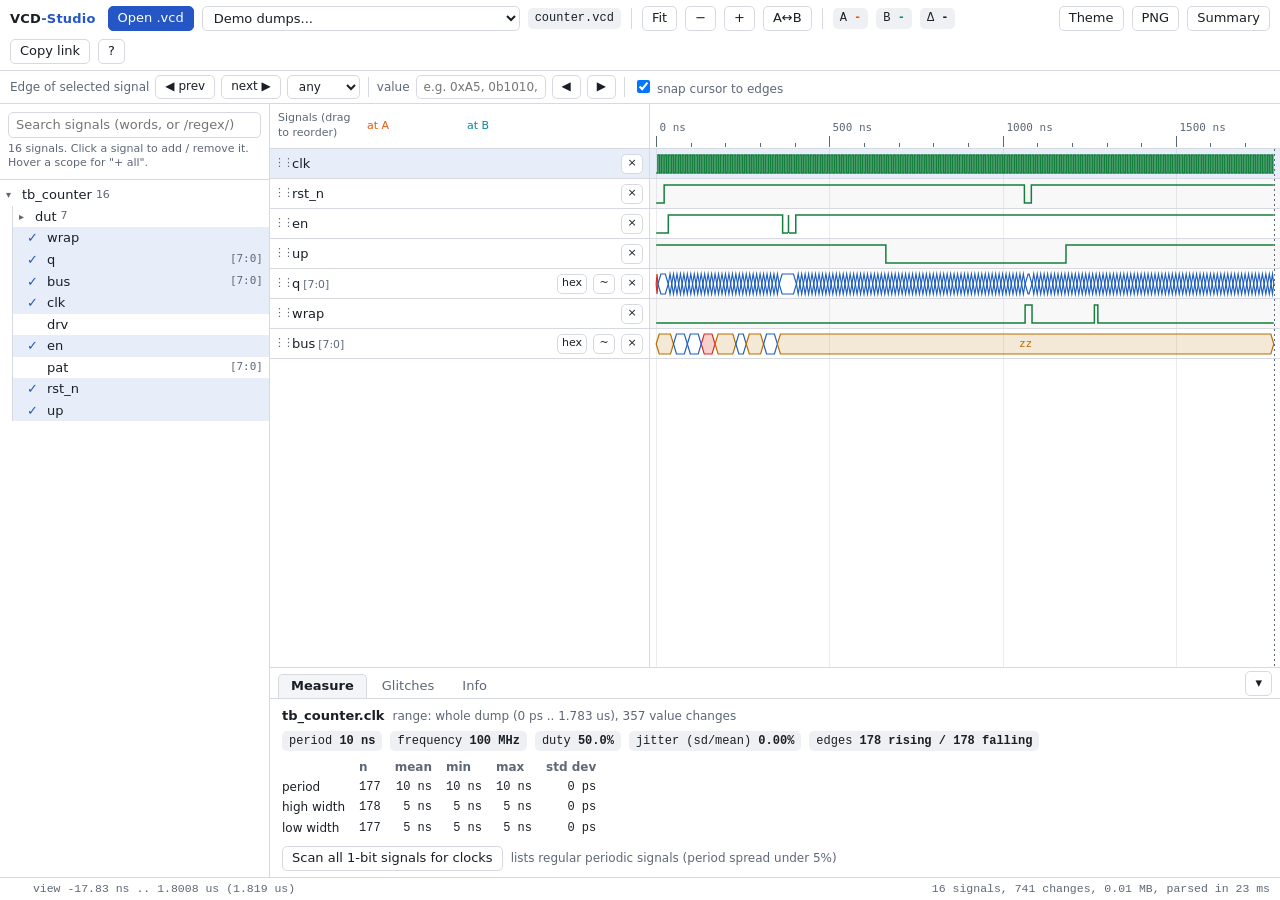
==== index.html @ da2a5abc "Initial commit" ====
<!doctype html>
<html lang="en">
<head>
<meta charset="utf-8">
<meta name="viewport" content="width=device-width,initial-scale=1">
<title>VCD-Studio</title>
<style>
:root{
  --bg:#f4f5f7;--panel:#ffffff;--panel2:#eef0f3;--ink:#1a1f26;--muted:#5d6877;--line:#d6dae0;--accent:#2457c5;--accent-ink:#fff;
  --w1:#15803d;--wbus:#1f5fbf;--wx:#d92d20;--wz:#b86e00;--wan:#7c3aed;--curA:#e8590c;--curB:#0c8599;--grid:rgba(60,70,90,.10);--gridmaj:rgba(60,70,90,.20);
  --rowalt:rgba(60,70,90,.035);--sel:rgba(36,87,197,.10);--shadow:0 6px 24px rgba(0,0,0,.18);--namew:380px;
}
:root[data-theme="dark"]{
  --bg:#0e1217;--panel:#161b22;--panel2:#1d232c;--ink:#e4e8ee;--muted:#8d99a9;--line:#2a323d;--accent:#5b8def;--accent-ink:#06101f;
  --w1:#4ade80;--wbus:#6aa8ff;--wx:#f87171;--wz:#fbbf24;--wan:#c4b5fd;--curA:#fb923c;--curB:#22d3ee;--grid:rgba(160,175,200,.09);--gridmaj:rgba(160,175,200,.19);
  --rowalt:rgba(160,175,200,.04);--sel:rgba(91,141,239,.16);--shadow:0 6px 24px rgba(0,0,0,.6);
}
*{box-sizing:border-box}
html,body{height:100%;margin:0}
body{background:var(--bg);color:var(--ink);font:13px/1.35 system-ui,-apple-system,"Segoe UI",Roboto,sans-serif;display:flex;flex-direction:column;overflow:hidden}
.mono,.val,.valb,#status,td.n,.chip{font-family:ui-monospace,SFMono-Regular,Menlo,Consolas,"Liberation Mono",monospace}
button,select,input{font:inherit;color:inherit}
button{background:var(--panel);border:1px solid var(--line);border-radius:5px;padding:3px 9px;cursor:pointer;line-height:1.3}
button:hover{background:var(--panel2)}
button:focus-visible,input:focus-visible,select:focus-visible{outline:2px solid var(--accent);outline-offset:1px}
button.primary{background:var(--accent);color:var(--accent-ink);border-color:var(--accent)}
button.primary:hover{filter:brightness(1.08)}
button.on{background:var(--sel);border-color:var(--accent)}
input[type=text],input[type=search],input[type=number],select{background:var(--panel);border:1px solid var(--line);border-radius:5px;padding:3px 7px}
header.top{display:flex;align-items:center;gap:8px;padding:6px 10px;background:var(--panel);border-bottom:1px solid var(--line);flex-wrap:wrap}
.brand{font-weight:700;letter-spacing:.2px;margin-right:4px}
.brand span{color:var(--accent)}
.sep{width:1px;align-self:stretch;background:var(--line);margin:2px 2px}
.chip{background:var(--panel2);border-radius:5px;padding:2px 7px;font-size:12px;white-space:nowrap}
.chip b{font-weight:600}
.chip.a b{color:var(--curA)}.chip.b b{color:var(--curB)}
.spacer{flex:1}
#fname{max-width:34ch;overflow:hidden;text-overflow:ellipsis}
.tools{display:flex;align-items:center;gap:6px;padding:4px 10px;background:var(--panel);border-bottom:1px solid var(--line);flex-wrap:wrap;font-size:12px}
.tools label{color:var(--muted)}
.tools input[type=text]{width:130px}
#app{flex:1;min-height:0;display:flex}
#side{width:270px;flex:none;background:var(--panel);border-right:1px solid var(--line);display:flex;flex-direction:column;min-height:0}
#side .sh{padding:8px;border-bottom:1px solid var(--line)}
#side input{width:100%}
#side .hint{color:var(--muted);font-size:11px;margin-top:4px}
#tree{flex:1;overflow:auto;padding:4px 0;min-height:0}
.nd{user-select:none}
.nd>.nh{display:flex;align-items:center;gap:4px;padding:2px 6px;cursor:pointer}
.nd>.nh:hover{background:var(--panel2)}
.nd>.nh .tw{width:12px;color:var(--muted);font-size:10px}
.nd>.nh .cnt{color:var(--muted);font-size:11px}
.nd>.nh .all{margin-left:auto;visibility:hidden;padding:0 6px;font-size:11px}
.nd>.nh:hover .all{visibility:visible}
.nd>.kids{margin-left:12px;border-left:1px solid var(--line)}
.sg{display:flex;align-items:center;gap:6px;padding:2px 6px 2px 14px;cursor:pointer;white-space:nowrap}
.sg:hover{background:var(--panel2)}
.sg .ck{width:14px;color:var(--accent);font-weight:700}
.sg .nm{overflow:hidden;text-overflow:ellipsis}
.sg .w{margin-left:auto;color:var(--muted);font-size:11px;font-family:ui-monospace,Menlo,Consolas,monospace}
.sg.added{background:var(--sel)}
.sg .pp{color:var(--muted);font-size:11px;overflow:hidden;text-overflow:ellipsis}
#main{flex:1;min-width:0;display:flex;flex-direction:column}
#hdr{display:flex;flex:none;border-bottom:1px solid var(--line);background:var(--panel)}
.namehead{width:var(--namew);flex:none;display:flex;align-items:center;padding:0 8px;color:var(--muted);font-size:11px;gap:8px;border-right:1px solid var(--line)}
.namehead .g{flex:1}.namehead .va{width:92px;color:var(--curA)}.namehead .vb{width:92px;color:var(--curB)}.namehead .pad{width:74px}
#ruler{flex:1;min-width:0;height:44px;display:block;cursor:col-resize}
#rows{flex:1;min-height:0;overflow-y:auto;overflow-x:hidden;display:flex;align-items:flex-start;position:relative;background:var(--panel)}
#names{flex:none;width:var(--namew);border-right:1px solid var(--line);min-height:100%}
#cwrap{flex:1;min-width:0;position:sticky;top:0;align-self:flex-start}
#cv{display:block;width:100%;height:100%;cursor:crosshair;touch-action:pan-y}
.nrow{display:flex;align-items:center;gap:6px;padding:0 6px 0 4px;border-bottom:1px solid var(--line);cursor:pointer;overflow:hidden}
.nrow.sel{background:var(--sel)}
.nrow.dragover{box-shadow:inset 0 2px 0 var(--accent)}
.nrow .grip{color:var(--muted);cursor:grab;width:12px;text-align:center;font-size:11px;letter-spacing:-2px}
.nrow .nm{flex:1;min-width:0;overflow:hidden;text-overflow:ellipsis;white-space:nowrap}
.nrow .nm small{color:var(--muted);margin-left:3px}
.nrow .val,.nrow .valb{width:92px;text-align:right;overflow:hidden;text-overflow:ellipsis;white-space:nowrap;font-size:12px}
.nrow .val{color:var(--curA)}.nrow .valb{color:var(--curB)}
.nrow .val.x,.nrow .valb.x{color:var(--wx);font-weight:700}.nrow .val.z,.nrow .valb.z{color:var(--wz);font-weight:700}
.nrow button{padding:0 4px;font-size:11px;min-width:22px;height:20px}
#empty{position:absolute;left:var(--namew);right:0;top:0;bottom:0;display:flex;align-items:center;justify-content:center;pointer-events:none}
#empty div{background:var(--panel);border:1px dashed var(--line);border-radius:8px;padding:14px 20px;color:var(--muted);text-align:center;max-width:46ch}
#panel{flex:none;height:210px;border-top:1px solid var(--line);background:var(--panel);display:flex;flex-direction:column;min-height:0}
#panel.min{height:30px}
.tabs{display:flex;gap:2px;padding:3px 8px 0;border-bottom:1px solid var(--line);align-items:flex-end}
.tab{border:1px solid transparent;border-bottom:none;border-radius:5px 5px 0 0;background:none;padding:3px 12px;color:var(--muted)}
.tab.on{background:var(--bg);border-color:var(--line);color:var(--ink);font-weight:600}
#pbody{flex:1;overflow:auto;padding:8px 12px;min-height:0}
#panel.min #pbody{display:none}
table{border-collapse:collapse;font-size:12px}
th{text-align:left;color:var(--muted);font-weight:600;padding:2px 14px 2px 0}
td{padding:2px 14px 2px 0;vertical-align:top}
td.n{text-align:right}
tr.clk{cursor:pointer}tr.clk:hover{background:var(--panel2)}
.kv td:first-child{color:var(--muted)}
.row{display:flex;gap:8px;align-items:center;flex-wrap:wrap;margin-bottom:6px}
.note{color:var(--muted);font-size:12px}
#status{flex:none;display:flex;gap:16px;padding:3px 10px;background:var(--panel);border-top:1px solid var(--line);font-size:11.5px;color:var(--muted);white-space:nowrap;overflow:hidden}
#status span:last-child{margin-left:auto}
#drop{position:fixed;inset:0;background:rgba(36,87,197,.22);border:3px dashed var(--accent);display:none;align-items:center;justify-content:center;font-size:22px;font-weight:600;z-index:50;pointer-events:none}
#drop.on{display:flex}
#toast{position:fixed;left:50%;bottom:34px;transform:translateX(-50%);background:var(--ink);color:var(--bg);padding:6px 14px;border-radius:6px;opacity:0;transition:opacity .2s;pointer-events:none;z-index:60}
#toast.on{opacity:.95}
dialog{background:var(--panel);color:var(--ink);border:1px solid var(--line);border-radius:10px;box-shadow:var(--shadow);max-width:720px;width:92vw;padding:16px 20px}
dialog::backdrop{background:rgba(0,0,0,.45)}
dialog h2{margin:0 0 8px;font-size:16px}
dialog .cols{display:grid;grid-template-columns:1fr 1fr;gap:4px 28px}
dialog kbd{background:var(--panel2);border:1px solid var(--line);border-bottom-width:2px;border-radius:4px;padding:0 5px;font:12px ui-monospace,Menlo,Consolas,monospace}
#sidetoggle{display:none}
@media (max-width:860px){
  :root{--namew:250px}
  #side{position:absolute;z-index:20;height:calc(100% - 90px);display:none;box-shadow:var(--shadow)}
  #side.open{display:flex}
  #sidetoggle{display:inline-block}
  .nrow .valb,.namehead .vb{display:none}
  dialog .cols{grid-template-columns:1fr}
}
@media (max-width:560px){:root{--namew:190px}.nrow .val,.namehead .va{width:60px}.namehead .pad{width:48px}.nrow .an{display:none}}
</style>
</head>
<body>
<header class="top">
  <button id="sidetoggle" title="Signal tree">Tree</button>
  <div class="brand">VCD<span>-Studio</span></div>
  <button id="bOpen" class="primary" title="Open a .vcd file (O)">Open .vcd</button>
  <select id="demoSel" title="Built-in demo dumps (generated with iverilog)"><option value="">Demo dumps...</option></select>
  <span class="chip" id="fname" title="">no file</span>
  <span class="sep"></span>
  <button id="bFit" title="Zoom to fit (F)">Fit</button>
  <button id="bZout" title="Zoom out (-)">&minus;</button>
  <button id="bZin" title="Zoom in (+)">+</button>
  <button id="bZcur" title="Zoom to cursors A..B (Z)">A&harr;B</button>
  <span class="sep"></span>
  <span class="chip a">A <b id="cA">-</b></span>
  <span class="chip b">B <b id="cB">-</b></span>
  <span class="chip">&Delta; <b id="cD">-</b> <span id="cF"></span></span>
  <span class="spacer"></span>
  <button id="bTheme" title="Toggle dark/light (T)">Theme</button>
  <button id="bPng" title="Export PNG of the current view (E)">PNG</button>
  <button id="bTxt" title="Export text summary (Shift+E)">Summary</button>
  <button id="bLink" title="Copy a link that restores the selected signals (L)">Copy link</button>
  <button id="bHelp" title="Keyboard shortcuts (?)">?</button>
</header>
<div class="tools">
  <label>Edge of selected signal</label>
  <button id="bPrev" title="Previous edge (P)">&#9664; prev</button>
  <button id="bNext" title="Next edge (N)">next &#9654;</button>
  <select id="edgeKind" title="Edge kind (1-bit signals)"><option value="any">any</option><option value="rise">rising</option><option value="fall">falling</option></select>
  <span class="sep"></span>
  <label for="matchIn">value</label>
  <input type="text" id="matchIn" placeholder="e.g. 0xA5, 0b1010, x, z, 'd42" autocomplete="off" spellcheck="false">
  <button id="bMPrev" title="Previous match ([)">&#9664;</button>
  <button id="bMNext" title="Next match (])">&#9654;</button>
  <span class="sep"></span>
  <label><input type="checkbox" id="snap" checked> snap cursor to edges</label>
  <span class="spacer"></span>
  <span class="note" id="matchMsg"></span>
</div>
<div id="app">
  <aside id="side">
    <div class="sh">
      <input type="search" id="q" placeholder="Search signals (words, or /regex/)" autocomplete="off" spellcheck="false">
      <div class="hint" id="qhint">Click a signal to add / remove it. Hover a scope for "all".</div>
    </div>
    <div id="tree"></div>
  </aside>
  <main id="main">
    <div id="hdr">
      <div class="namehead"><span class="g">Signals (drag to reorder)</span><span class="va">at A</span><span class="vb">at B</span><span class="pad"></span></div>
      <canvas id="ruler"></canvas>
    </div>
    <div id="rows">
      <div id="names"></div>
      <div id="cwrap"><canvas id="cv" tabindex="0"></canvas></div>
      <div id="empty"><div id="emptyMsg"></div></div>
    </div>
    <div id="panel">
      <div class="tabs">
        <button class="tab on" data-tab="measure">Measure</button>
        <button class="tab" data-tab="glitch">Glitches</button>
        <button class="tab" data-tab="info">Info</button>
        <span class="spacer"></span>
        <button id="bMin" title="Collapse / expand panel" style="margin-bottom:2px">&#9662;</button>
      </div>
      <div id="pbody"></div>
    </div>
  </main>
</div>
<div id="status"><span id="sHover">&nbsp;</span><span id="sView"></span><span id="sFile"></span></div>
<div id="drop">Drop a .vcd file to open it</div>
<div id="toast"></div>
<input type="file" id="fin" hidden>
<dialog id="help">
  <h2>Keyboard shortcuts and mouse</h2>
  <div class="cols">
    <div><kbd>O</kbd> open file</div><div><kbd>T</kbd> dark / light theme</div>
    <div><kbd>F</kbd> fit whole dump</div><div><kbd>Z</kbd> zoom to cursors A&harr;B</div>
    <div><kbd>+</kbd> / <kbd>-</kbd> zoom in / out</div><div><kbd>&larr;</kbd> <kbd>&rarr;</kbd> pan (Shift = faster)</div>
    <div><kbd>Home</kbd> / <kbd>End</kbd> go to start / end</div><div><kbd>/</kbd> search signals</div>
    <div><kbd>N</kbd> / <kbd>P</kbd> next / previous edge</div><div><kbd>]</kbd> / <kbd>[</kbd> next / previous value match</div>
    <div><kbd>R</kbd> cycle radix (bin, hex, dec, signed)</div><div><kbd>G</kbd> analog view for selected bus</div>
    <div><kbd>&uarr;</kbd> <kbd>&darr;</kbd> select signal row</div><div><kbd>Alt</kbd>+<kbd>&uarr;</kbd>/<kbd>&darr;</kbd> move row</div>
    <div><kbd>Del</kbd> remove selected signal</div><div><kbd>C</kbd> clear cursors</div>
    <div><kbd>E</kbd> export PNG</div><div><kbd>Shift</kbd>+<kbd>E</kbd> export text summary</div>
    <div><kbd>L</kbd> copy share link</div><div><kbd>?</kbd> this help</div>
  </div>
  <p class="note">Mouse: click = cursor A (snaps to edges of the clicked row), Shift+click = cursor B, drag = pan, Ctrl/Cmd + wheel = zoom at pointer, Shift + wheel = pan, wheel = scroll rows, drag in the ruler = zoom to range.</p>
  <p class="note">Value search: type a value in the signal's current radix, or with a prefix: <code>0x1F</code>, <code>0b1010</code>, <code>'d42</code>, or <code>x</code> / <code>z</code> for any unknown / high-impedance bit.</p>
  <div class="row"><span class="spacer"></span><button id="helpClose" class="primary">Close</button></div>
</dialog>
<script>
'use strict';
const DEMOS = {"counter":{"file":"counter.vcd","title":"Counter (8-bit up/down, x/z/runt demo)","defaults":["tb_counter.clk","tb_counter.rst_n","tb_counter.en","tb_counter.up","tb_counter.q","tb_counter.wrap","tb_counter.bus"],"z":"jVnLbtxGEDxnv4K2ZMtOgGBq3uM/yCmHAMkhCIyVxNhC9Mruyjby9eEuye5aMduKDgI1bBabXT093aXz6/WuX333W3/d/Xy167rSIX1w+JBi553Pq/P+/np1/qXfbG8e7lff/XS13jxtu1/7zc3tw6fp7u7mrt9erW8HHDxup8Xt1cNj3909XD/d9t3u8uPVw9P9rt90E+B603292fQdulfd18368fl67V53f3e/lw/uj+Wts+5ycOL5zU3/aYA7765u/1qsvumuN18Wq2+7/v7ZYu0uusf17gT4u26z3X28X6y/757mLzj67uun3fKDn3s4LT9zZlpdvnG6Qa+0gvm43qzv+n3gg+++735bfO4Pz8L89Dh+wX/9Nfy67v+8ub/ZDcmwnRavHu7u+vtd98vnh6/d7nNPr/yyvn3qtz9OhtdPd4/r29vVJZxz3fdjnpy58cbg0HZ1+a37YYX3K/dudem6i5V7u3JvVu58dflPd7a/+3rlXk3PpQFkb/V6/2t46nx1tsd1e/MzHO7u17ys+XBYezdcyd0gd8OIhz0eRjy8XZ1FMYiTweGNmF+Z3LQ6vHv4NXg52OINrVwMRtOjI/iEfpYFOs/QE/YMXsSizBYjhJsxqljU+R0jhjjYxMG9R6N/8tfgW5ufm5wDx3IKphP/[base64]/wM2XNeL33JGsySDbIG3SH+aJ2cz6ox0qe140mW009VvJ8UzvJrxkvKHnBaYJJhs14ARpsJ5t3/ONif1ufnfNNfA5KaPCalvM7xOdANTConeSv4ClrIVICawYLYlpsjJDoCcll9VU3XMhzcR6K/[base64]/[base64]/HVTcfRu8P12P++WsgmhR7QNhuOZlZXRT4Zrg827hUNfa/peoalUda1xGOjI/tjLWEWExzbO8LX2B2JDziyJ3zSKog/0EhERzrnJEAsIhzZO7JXfOISke3Jf8pRFiNUjTg62Y8ylWUJ0iXofD864QGilZUJxxuf4090Y6L7/[base64]/UDIjS7LR0DJBigVYsliomSDFAjFbpyApFjiSLBYnKykWOJIsFqc1KRaIzeoASLEASxbLriLxfy1gdSqkWCB5q/[base64]/WhE/wX"},"fsm":{"file":"fsm.vcd","title":"FSM (1011 sequence detector)","defaults":["tb_fsm.clk","tb_fsm.rst_n","tb_fsm.din","tb_fsm.state","tb_fsm.next_state","tb_fsm.detected"],"z":"jVjJjts4ED1HX0Ev6XQ2N3dSfU4OAQaYQwYzh8ag4baZjjHeIMlJf/5ooSjKKjYJGLRcRbLq8T0WKS+368pkb/4xW/TnpkJIISLuMbkXHFFMZbY0x222/GWKcnc6Zm++bdbFpUR/m2K3Pz1bb7U7mHKz3tfzkHNpjeXmdDbocNpe9gZVT48/ygOyk60L9HtXGMTQDJVVHR890Hv879Q9R0fzUj2+0oegBdqaymyqGsDgK8xz7Vqizf6/ifUt2u6OE+sNKsrq8douOXpXp1iY9QE9SDZOYHeszLMpEKPoFu3QAyODf4R+e6mmeV8nZ83X2VnzNL3X4J/XxfpQm+vc0Hv05etfAd8H9O3LH18Dzo/oOwm4PtUuHPB9bnzkah0ZWr1GZdflDhDD5dytJPSrbrbmx+64q2pplta4OR0O5lih7z9Pv1H103i5/VrvL6Zc2Y7by+G83u+zJ0LQ57rF6FPdoo/ZE0Yfmt8Yve+kvMBd7zrTMnt6QXdNl1XzdNv0I/Wnbpq2/bQW78l+W7Pt577QuwzfZPhthpfZy6KZed7MPLOhRT0+w6191jR3GVlmi2ZW3IxYkLZDY6PORgebap7qYbcZuckWrO1Sg5w3zappakcbesGE9c2apgvDbf9mfNOHu4mF9RDrEc4j3Zh52666pby1EBdS2JTmdhVJi4z00FQ/vp9a9QM8/[base64]/aVS1P0Q7XbJm5X0iT9ULAejTYpvS5JrbDGQBgG94HPN0spS6yXFxn4Z0l1iVFwM/vSYDQBCHMJOH0zBuibcW/L9mvOhoOJTSsSxiNmGVSTmPT2s5tWDtMqcA+PCGMqIjumwTNkTJdOoWuoPh5feQpfPFCMfMI4jhPG/YLUp8ChisThiuRh5lBJ4vApZsutHRg7xzj36pq7xUAnGRdQln514pBuuNONd1TyQTdcBSqnjyKmG64DpdNfwxTd8HzIdiAtSTcCB8qupxuRoBtBhpuFk66AdCMocLfAPmYB6UYwOFF/p4qYbgT3CntPq4B0I8AbkF9vBKQbIQP131/[base64]/w=="},"hop":{"file":"hop_engine.vcd","title":"Keyed hop engine (FHSS-Link SipHash PRF)","defaults":["tb_hop_demo.clk","tb_hop_demo.req","tb_hop_demo.busy","tb_hop_demo.valid","tb_hop_demo.chan","tb_hop_demo.dut.state","tb_hop_demo.dut.v0"],"z":"7V1tmxtHsf1891cMJBDebFXpbeQgRIwJEAhJSEIC2JJY20viByfOXTsh/Pur0Ux3nVPdo9mdFg/3QxI/WlujqR1N11RVV51T9frTy1dXF//z6dXT6v0nr6qqrnTxpuibi3k1leny4vWrL59evP7N1fXLZy++vPifd55cXn/9svrk6vrZ8xefdUdfPfvi6uWTy+cHOfrVy+7Nl09efHVVffHi6dfPr6pXj/efv/hq//TqixdVJ/HyuvrXs+urSqvvVd9cPn/21B+YV9+vnnx++WX1cPambNPTXqsef/3y3/D+9dVnh7dfr548/6d/d7qqflD98+rf+2cHcTqtWWB74g+PH/jXVXLgjcPP/03e/VF1/fLV/kv3/mJZ/bh6+fzFq+NvWixyv+gn7QfoNz378tXVZ1fX1Wxa/bS6ur5+efjWyifDR35WPePjdLOffv3K363lvLpTXWr1cJm7l4ejd6vLWf/RSfX4xLlSPe47N12O9u3Demj/enSnZhYk/MppdS39FzSrrk9c7ry6nvYfXVTX/V/Ga0L3dqoKxwMHXVj260J3bk4ZjocOy1xX36Zq0B6sq1X11fWLp4fjy/wXuVd98fKznm9ykP1m9fxFj/B59fPq82c3fuzCL1xXj6fX/Tf2F4fD/Uc31WPpve2/rC6fPMmc9FZ1eULk/epSTlzPrw6H06NfXV5ffnH16vCYHT7yoPrVu3/oO/jr6oH0HXu7eqB9x35TPZj2Hftt9WCWPXZYsN9VDz7tO/ZO9cfsoUX1++qPD/rO+kP13oPf9R18t/rwnQ8+ePftvuN/rD7suZzqveqj/W/eea/n6PuHo+/8uk9w9cHh8Lvv3/91z+E/HQ5/+Hbf0Q+bo+/1HJ1VH1Uf/+7DvoMfVx9/+v6evlRjrufVn/NeqDk4rT6pnnz56mDCMnb+YOM+PVqw6x6Xs6r+cvj56vrf1cPM0YP1+GtrG67zjmRW/a16+ergvauH09zRh4ejX2WPHTTtUfVNRvu7g9vqG+09uKu+mfYe3FffzPIHvZtvPdY/vv7yyatDYFFdXz59mor7e3XZ+6suq8d9v+lx9STvN594v/n1V+11DP/r8PL06h/PvnzWXO7L7s0nL7744uqw/h99/uJf1avPr0CjDt/166uXd7sPPv36i68unz+/eKwy8F/18fFDWn3U/Kw+PP6r+tPhR/XBxcFGvn/4m1bvBUnVH5s33z1+9g/NocOZv+9+vtOe+7vmn4d/Hz6tjeTm/+PP9t/NX1S7I8nnjger37YS20Pho9J+3ER2n8ZTu19xuJjfHEUE6aqafMSJwM8d/1Rvt18k/BsO8W9trzJ8Lr7fiPj1DVbg1OI8aIPb16Rd0oN6vbx4/G315OLbx83Py+bl783LvnnZNS/b5uVR8/Kweflb8/LX5uUvzcunzcsnzcufm5dfNS/3m5e3Lr79ZfNz07z8onlZNy8/b17ebF7uNS+r5qVuVGDZ/G3RvMybl1nzMm0OaPM3aV4mzcvd5uVO8/Kz5uhPL+Qnzc8fX8iPLuSNC/lh868fXMjrF9++1nzq+xfffq/70ovDHbiQ15oP/O1Cvnehr1+8drybzadf0+Ph5r1pfG/avvej49uz+PYsfnQe35vH9xbH9/QnF/rD44JrXNBOJyRobtCa9mf37+54WDI4UdwHxR0Q95fDbfjv/n493pnF8c48/na00t5rVuyv/+Xv8ulxbZft2r7RXNHPGtU76FvzHZft6r/WmLm/NQeP1/yX4zl1qyNvHD9YtzdDzQ51dis+4/C71YyLxmtv/jQPSqkICTdUVUFSlCrRNCndSzBxzaNaLGMdTFp38fFa1VYI5YUXM8GNsSgVMbnQX3ZOAix6cCVBVGO5GjP88/aj8bgpmtJbwbwH12M3oLFtpSI27deOC6t4azV6oOhNws1Rc1aNOaUPwzKCb3Lv2y1pXhp7P7TKQ1rSeIionxJcc7xOc/WmwfGrhc80XqF7BE6u4QrdsNpTYvrTeCSV9kF+yJ8GZw1fKXwzC0IUleut7svRHcVlEIgl1K3g8W+NP/aLYcEPhB8U2YCcw5faBf3uX8ohVWj8O3yDsMo9oQwogClCE09AmGY2QvCbnF6eR0e7uoq+d9UZ1Sgpakb81Rp+J9gACiKPJrVIQGdQ1b5CdzgY5NZ8aDQfcRFt5cFuCWq6eafjSa3hLZIQzK5dZjCd8X4r+0uNz3WjkLPC8yfHh1XsnGi/Y2Bt95tXIvyO1njZrxUFzcV3ldYSn5bWDJeJ2HQ7A/vPYpPgeuO3MSHRxjXRxf3WdMUbEDQHXQGutdr1tH8/Gr9w5Sc0cNXuzk76lbo8uNjjPiWvgbQ/[base64]/9lhjwIFPvELEGMJRs+H4TIBBQ+MRDWZ7tLOlQ5oYTOkJ11CHrzM2pgh29IQODulwa0ftOlFBMCClHQRqiXZ2tCjc2BWGC9sQXPWu+5DetBa0zNU/Ou4LHlrmqEsdSdjVgzuhJbanDx5yTFzarr5MRNjVK4QeuL2QzoQ2P3/e3VPY1di/0WYLOn7QrrD/L5Cw7py8oGKDnoBdU3VerlukzoKWyZiADBVSDmdPMS7rFuVoPjHOEnysFPPJtCEyH3M0nmUSNhZy4RNs20nh3b/FDp2Mbh+PT4Cg14HwA34RWPhuAy6DCriyhEGvJ6jPEE/[base64]/mC6XwVLI6MEGXzDt1GW47oSYbUALV2YVeh1DXR5V7Ck7m1VBGVDhaEjZIZvBgDg7ag1mHxoL9tbYeCMq2O4MscI2WpheHcBgOKdDR0tKF3lrf/+orY53htRqljq1bKjFv4rZZvX3CtUg7hsWZ5AhYS9mt5vvUdjRS9jSe2duCgGJdjApsIcIO/oSEWveJCg5RMpWOkW2rHhnSstkxPSos7w+60+1AtiztSGpvY3pKrXnTbzGQpDbxqRlIjZx/[base64]/TbIuB+3n1xOgj00prtwPxpudbSgAzq4imm+fp9QnyGu2LtAMKOJMqDJHeTAA/4o0qf4kRcxhqNl8cbuDLHCFm56XgWGVKgLR4tc/[base64]/UYsS6izpAhDKWGYSJUwrQs54W4Wp3mMWZVEuwsCjmNjodlu8oRdMbqnD9HC+2XYjGJCWylhHYJcSfINAk0LFQNpBRRtaJGISMopckbdbizpHPi7+H/b0COOkKAcLuJBytCcnbOkLJGwigEggiuCUGmwFhdJ1aEFxo44hYBrDKW24O09+J2gGR2heF1cY5OVdwjEebcCexdHF3pfgEmUcUuYO9JSpDznPgmV4wq131fqyuGN3hphhG61MXguGtCikSEu8/aMWwXu0o0uzo8uQIVV0axAuKyu/K7YpIJ6KJMRrSCCOytVVZYAaQhLmZ5CxNlAgFmoQuptsXQhfrAGDXyZjYiqD7sZy6z44N93kXSTUq9XZsnBbMLs5VsTGgJKu1OXqE0kIFJ1JTG/2Lc7Q4naJQOFHzGJLWhGl5FuwPzEclYG7H8NRrBBzvNxVm1rs/CeWHuz7/kP3z9J7tClnG336ilq0uNb2/AcSTsPS0eqvkROm3+vU6/vdzz+3p7ZI88NHf9ae3+LNA4PsXuAEHY/dIyZQpJNFAtBUBhhAjDEAzBbdhpMMoBuKkFsSXk4BacnBjSQL3UBGKVkIgOsFIia3Jt6oA16EBOPN8bxY/YFgrlDE5lz0n/9/1J0yxo0A42Ykq8lSjKPJQ5ZkPAfzp5i1cw7y0DmYP1ODDU0VYjlmdTtUlLh9DzrYGMuNl4DsH8z82H3MsH88tBlJqTkwbQfUmxdL6GX/GHKPdz5Yk1PpZ//c8Hxi/yiyf8Szf3yAH4uPyP4hWr14VDUtKQK9p+UiUvYPs5T0P8D+gSeki3E8+6dHAxP2T8Yl1OWBxUn2D4Md+zS4n/[base64]/8k7BwMLjQ8r9hEH1quEQ0ocoUKJoRa4GX23twXIvFUccewKIwYkAOUXfkhxiAA0ytszAWhqOKHpDFiUxOWStFMRY4/gmY4cyvESBHSf0F+2mkcL2iXQMDOoxNlK2BZCSnZMf83PIGONSHvKE9JZ6BW55BOLMyUiJpZD4+ol4iCwCAiA3la3YDvv9IpqrUIPBlQXeTs/VgRXt5ERLRx14UOEYoEDhAgQJPhJkuMmT2nW86QSriDVm3cF9RkCij2haFP1G1LfEIVCoEv+hCGHTI4KP7owtCzO2J0hRoAtfM/qM30q1Z6YjC1x8cj/[base64]/UQFmhpoaLqMdXukdtICU06HO5FAnalIgPBOVZlB0UYeCJIh1CvWXUW5x4VkMCMRfjlewhrgLYSuhgpwsjNDKprEBkkFIibE/+OdlPNViEAOAgm7jjUE35CMDCEJJOz6SBEb5HkI7+K4IsumwkIqbNWJLag9PtCBaiFkD1ihQSVchWf5hE+ozxBa7HFXm1NBwCBmVRh5QOg7HWQBi5BWf4Hq/OhQY3eGMGFrVci+tZcB3Ynp0RIvTySgqUGupjWWmZir6ai8rskgAkLUqkzjRViOgelngBHpUE/oJ/hZFLd3EY9ykcj+KZKxNpJv0viaHrk0sRVhtLMzyIjATHUbtaRcT4VHhA+aDVX/pKsju/kaggKfskzCBntQIPoYmX4qrggr+LDFYj1YUeE9HNAAJMU5RrjloBauXBYi5xPq0oBib/TpHi0c0mJrkaTCPUQYla19Rho6JI0PNHblUQKEn32rP6Q9BFof6eaJ/jO1LsfT2OaYi5OMe/C8VfRmClinIhHCLRaJ5AQkyrbKRK0EElICj+JAlFqnoPMzyFgTuUMdD87xyhQ3ldFZA+RpvIwJ9LLARjt+p+RjqxjyWL92ZVipK0hwFCDU3CcUmopkRF46TVnA2Iea43icbIQ9Mcidn1Jq/8ZAhq6/7x1C5/[base64]/DxscBhn/qqw/dutgpLQP1ZKJT78U8svFN3fymyME5MoDEU4C0ZQBpIADNVMLnWwbQTJEBNDM45Wwax0DNZsgLms0SXtBsjryg2fw0L0jEYW/J3CTmqETEWXlBZxgidAMZxbyg8iFCgMK8MS8obcl7S14QGolw/27JC8qK+I4XlOcFiZ6BFyRn4AXJd7yglBc0W8CIPivXKDdN5Y4rHk0KoVqo1ow+nyYCcXfTgH/0nCCKkkVcA5UEX2vNnefFEvKcICbsQ/XMtcvqmwh08/ORE6Q8EUipSz9WJ4gTRBOB1O9cfHcNiMSxIjstF5Fwghwm/z/ACVJXh8lNBMproOMEZd1BXR5U9HOCsHH6SQ0+NRGIm5W5+p7tXG/ACfrPTwTSEROBUg26JScou67ACZpZqXu25Fbsyt3tsYe3axQEMzywD/s4AQKYBO65ElcH2EAMrnWoB6WepGkYEjpfFolYU2BAXUqcnhOojNpelpw/scwTrDL2omWYIeHTRGmgGu77XMtCRt3QFJUYfJaJ2ABIEIuWknMgPA4GGrDT9hCzdKhL2KIRqiTEAOrXPmQA5VxBZFOODSD21tylR+tkQGsh1FR3Ux1uHRFlmJM07s/oyGJXGBlYHrFvyblXS6oyyP0Z5dXd8J+ZlbZntQda8gBhN4pIuWVTjHsZZzlOhGAvGb58xYAzbtvR9gpthXBcrPou44YNKpSxtuSu+hmD2DkVh4kIdfybFUugmozLjTkei7hB02GVuvk/1FhVkqc1IZ3RzK0uD1kmA/k/lB/zhD3JAp2OMu7bdVBL7oQsosRGQf9t/dZPaeKKyuA5R1CXhhB7m4bVp4NDOhz7Kwk2dKQW0uxphME7YXxaYXCxKwwOtlBF7Vn5Ic3BffpY147kn5mVtmdW2pakbZ44i81IYSSThjYeJSLwKjALD6kZmkGJhUvMm3ALUmGaWjgOo3/Gy3BFG6XmhNSFUjiMOS7qrOjsScxwKLXEpF2Ua4xLvU+7kNM3KFPmX5Jy+TxdF3IWieDhaUot6mjOg/JQK9tRW5d14TBFHfiEkc/gDO/YvTyheyuYkNnjBerySGLvaQeJ2g2pbYSlJ4N2XUkfZwnTbbKx6bePMGIaZVccH2yhrtqz9jKgO20NS3D+0+19OxF9ZlbInt3DDkiMDEADqL7pLM8KsRZI40UIZyTgy1gs/yYmYJBBqp43IQSbMpvOBaNxItbUrjpJ11D6n6ZLmfuLE9NKZEzSwVrIx/NdUh1MWqF3BwGNkjE4yvNUXb0VTGiBjI3xvjku5Ba1jkkXX7ETpq85g8VUvufUURy45yd1cAUGssch1OWRxB7DpUQFZUCF49hemoEhjtzDmWHXsRgm/[base64]/7J4DwoN46Ae2KbKqUYGMCWzVqHCkSR6IBzvHB8gmoHNjbr7lmeJB7Hw0+uSNNS/nqakJYphsAKI5Y8HIEfkwnuOJNuqmTqraQIoBpVtxe7qsJ6jPEE7swZukuie+yYfT3dCpgwBDrmOSOGNHjIKQ9CyKL3bF0cEW5vFk135Id4K9LPLsROmZG1x0PsXakRvtnkyTUB/hx/rDolwETmgTGtZh/HrH6lGP8mLMghsGQcmyebmINU0xUj9py82XFTKDHdFiVi5igrQzeswUu1qoRzFaK5q7PCLZDwdSj/Wmy2rXblouIjIjXYVaedSWMu8Kk1c+9IRGF673grjZUjDvfEABV7AZ7XEHQOQpjB/2PNIsp4QyoMTQm4PiKhdgu57IQt0ysN/RrSOM3Rmigy3MCe5ZexnQnS4BOtLDA4Fnbj035zNAeKr4wXuOqplB1ELZvUiC2Cj3NAx3TeVTxiJsxgtlWA846noryW7CTWoMaJZZ4flx5i67eOzU4yJuaMTNaA4X2RDGkab3jBewgexcAo5ync6TNKJA2Hh6VYZWFZrzulHcbqNHo3n4/djUaOjur3D7iHhDi6yQudP3vYfum02TpXIgVe0HrqLFc8+tPeQ80GPaoT2aUnYCZyeQduaLwL9pPt7yduYLYuF0/J35Eok48+UAEcc1wcdJcXBXThJxbijibEQcCl5HEnFuJqOIiCM8/nu8iNsTcdyAHr39gB7xHS1vP6AnI+I7Ik4PEad0QA/GZwVEHPluQE+GiDM3eOS8RiIOo7nU+Uoa7gFrbUSckeczEQejhvigpUQcwWR1Mp8vBbt224Z5sYReIo7LO/[base64]/Z9rndNBJcXydj4/T3m65Kyp3CRVl3HHw75xD3kLiFjJh+JOSf0kEfzpK4hWtKxAcUeR8lktW9Iez0xxyNXVBz8VN34NyLmjIw0doWRAhJz8ksuAypDxJwxXt4N5ZkbMHJ+z6wnDAznBituUJAwLiCMNRt/voCa+R6JgahLqB4X3CMKmCquAAiMk47npQLWjNnN9a3mCTIA3nI2s0jGBOa2SBYn69gG6NfiFAlxxGc3hJptL/fnj/nFEhkbG4dBuA8G8SlNvhZugx6LKgklSRgH6oJarAkETM+gHq5oKELeCdRniCT2sRjQp4jJxsIpspFyqFlcnuCJFXMwU2EuT1GIsSsOELZI2corwZASOXj5OO+OzJyFISQXOK4c0R+SQVAh3IjTCzEbWiBCEB/[base64]/[base64]/[base64]/LHqdCgbHcyvbnwr5E/XiIDe3BQE3O0d+JmKihPALwfE8dJNcbRwLlkD5cTdvdD6riCtu893qE+Q3yxxwg4q4lDmtxV6x0qyDH8HD8SilHt4rxVHHzsyiMHQKLnVn9Ie2yTX+DxicqzMIDqYu4TpRmwOG8K1MXFjBstkQGweIfsM/jcmwYlkVyaGceGoM+Pqx7LTeMlxNZFSWFCadY1gZEoN2b9i8aLwIDUP6/i5ol6g2LsR4TNC0cbOOpCcFYrPPSRQV4iAxjkymMW+IZ4VAuEl6FGL0nDSwxIsf+yuvkiYEFPa+AKRzfmfYKxeQoDjD3awLw2cjon1eY458wZPYKFYv/OhPMY2w8XBR678qhhi3Pls2owpEaRRl7i8YHYs7DW7YuFtR9GTSeQDA8Uyo1XC7X7MhlEzhRCp3DaKx36E1aoqyWVyVgT4EQz4D7m2fnufRZtloiwOZDCvSQAbc4lONVk+KgodxDMjmiVOJinSMaG6sSJWkrGKdD2y9Dzp1ZnaHVDBCaZAi311aGtKg1OxJRp/72P6VLhPj1IjgzkntNfWwZuGz//SqMCNaXJ5y6mhYovrO/4IjJvurk8fjDPkeIT+D2LWuKnW3bPosapPIsVzt9ZrJL5O4t7SPtZ3DtJ+1F1fY4RPgEZjRO0nxuLOOP8HR5HP27+zk1kFM7fQdR6gYjb0n64IYwYcP0WXfXFNbKR28/fyYj4jvaTpf3AwO/R83cYezmC9tPF2t/RfhLaz9JwQ0vJ1LzdwFtRxpwKtUDGlr6FMoD+40bIxM5KTP+RZKomjXJPIbXxpNjRd7yEPP2HFyhtahNXt4f+c/Pzgf6TkOLT7oyiPIcHyJOQVvN5a0kH/dHOVnEOz2gRnv7D3Xz0P0D/EYZP5+g/fRqYzOHJuIW6PLjop/[base64]/fDTZFjOFmG+Fgd8ndXFl5fCcb4Bat5TEFXvztD2KKAOKHCNRVy/RpHujOqwZUYAKoo1dYbSwpfRIbtmH1AYoQKM8vbrZPEtDCi2hvxr18/MOyXXN5HEvEofzFMnA7uhcQbAZADCdh4eJJFgYGujHjeytR3qZjDU1b8aOLqrUpNkNuAZDaLv6AhkReOncF43B5pCDak/Q4BdTa9RD3E+X4eSbYIPf8TI2tpcRbtOXhKKuHVf8QjBmQmkImG/[base64]/Zg1JobZ0go37ijL5OxMUuGeDIlK03VF9/xUXhLrw6CI3QpnsAS/eQds5SnlHFlDcV7PURdFmPscfpFXgmHlNhq/T7rx0R9bvnL9ii0/[base64]/4Rnq4uhibzelTw9FuHWz12Pc1/OOVumhdME4D5x96wxhx648ZtjSJONUA2RAgwIJqMjfEw9oabir5RIAlzyumaDIxHhOxnpYUFokQwjmRik3NqQhKhXuuOhmOvmOBWYlIyxz7PlrnJDCD4Obfuw6/tn3jzWmEhkwvQcHqvIsVFXfYB89XmzvQeMNiPSn4udr45qqWn+PEhkbMseOFeKnpzLfJPwJHCCKWiTt56N+PopFPzYF7aQarnDnnXUNdXlgsU9bmHpN5DYdqSbbBDQGZHO8QA3WxHFnYpJ0bMyxO0O8sHUZlcziDykPUYBG+ntiAC2t0/GyRsgTWV+m8PNGyY36NcDTaAnQqZNSKVBrBpR20n6QmrBAlpnmnUbyzPwMMtY4TDCTdVJxJU3iVsdEaaEImMXrWG1CMEF8BJl1ETvP+fFg/[base64]/pp3u+y+nw41b096l0XBaDlA66aed89OxgGqR+PmWBVQLsoBqg1PWLZzy+O4UuUH1NOEG1TPkBtWzAW4QNzHCfC1u6U9yg24o4pzcICkdCXQzGaXcINVibpDqCG6Qm2wlcmtukLpG/yq35gZlRHzHDerhBkk5N0jKRwJZ96HvuEHADaqtBF7PrWyjPFqTE5++Bz+mM2PVpkAC8YIY3xBQWcgL8hQP7qfXg7MNILV5sYQ+XhBFHVyOxlCklxd00/OJF0RjgUTUN0ZNxwLFPCNi3xPGCBrcpNt/[base64]/[base64]/V3uGU/fQ5Khxa4Xu8iDWymT2zECIZAp9w1ghSo+NlAEtdEtgLKT65aWTZBY4Qb/[base64]/LUaqUu6QSKiiOCxNeEfZdcNw4xPk6h3eWQ9q1ocEDWI9TlgUWsK+WUkLouZZTY9vI+j4DbVHHGjL9UHLRWEG3szhApAAQzs+xDahPIQEUOnshAtSEH6nsYhyK2hgcHq+9MT/TRRakAYSotjQcM2WVHq0TqIO2Y0uEE5NMip3K0gLVxQQiNq4n/TGaIBkjcrFxEBLAr0yk5Sy7JTMKYPbxrVFZ6DJOaZZpcjLWL6RlkbOAhFXoWPMZKOCyEjj73Gd7HhpxCJcJo2a2KdMoBJVwhorvHFdTlIUQc9tuvhtS8KKPGoa7EbUQkMwmX5zXAfgbw67eOMXZniA+2wNHIL/yQ4kTbWeLaiQG0sm6dK+jW6SZ/ENzMt5BQ12gmgNeLZAgggrFDdzS0XcgpoVuniue5+SaImR43kQJUJGAN3UmFMyziuj06NK898bMzyJh4FL7w+Fh6QnzPDIWenV6LqbcnwWN59FdMhZYIcHt3nm8grgkbThGLz3CcXkHcPvUDvzTZMULoA03mTqth7DJ3wiXUpfHEHuY55lRQOCmQqHAclc5N9Tj/i5RJNxgBOJSjw4xdeYywtWvoWXoZUJ1Qjy/y8MT9WRm2dKU2khJtL3aQwYKZYh+VmP4cfbLQhCdRznPHxKfaGEpJ5tHTOChJO8rG5tnzchFr6OVE5Fuu37gmj7SBDiN9i2RM0LU7mhINxRD1BdJIK7lrkwaFGCqUAvNpL6r321jfAhkbbGiZdoGknZkbixveD83lVNPmOUiwxukbWc6PypA6rmz1et0BUn/KQgqryPeppAyodJzv6+l2aIzS2Zk45zR26xwfbuzOECpsjSPQpwdDemTQprGeHog/K2vXuZpCPw/qj+LhHuoP41Mc+3kUiJAIzhNmmUH/KvfNOO6KLThLRKxtiDIPuOEstzI7kVgy1vGoQMYEB8YwfjjaH0xqJKkpUe7b5Sfn4PBSoEAWyLBRaNTFQqiCkfoNTOJHc9i/QjKwwmY2aMeKukYAQ0p+8H5+6P6vEPUo6qyClZIkIO1Pfvehe9dtR2ldyNEMXUqLCl9Zi8lVbDHZTv9RSZg/0lJ/wgSg1VziGS33ZzVH7s/KIJOrReT+rAwCtFrau7Gg/X8="}};
/* ---------- VCD parser: byte-level, chunk-resumable, typed-array storage ---------- */
const UNIT_S = {s:1, ms:1e-3, us:1e-6, ns:1e-9, ps:1e-12, fs:1e-15};
const UNITS = [['s',1],['ms',1e-3],['us',1e-6],['ns',1e-9],['ps',1e-12],['fs',1e-15]];

function packBits(bits, L, w, sv, sm, sz, nw){
  // bits: array-like of char codes, MSB first (length L). Verilog left-extension: x/z extend, 0/1 extend with 0.
  for (let k = 0; k < nw; k++){ sv[k] = 0; sm[k] = 0; sz[k] = 0; }
  const f = L ? (bits[0] | 32) : 48;
  const ext = (L < w && (f === 120 || f === 122)) ? f : 48;
  for (let j = 0; j < w; j++){
    const ch = j < L ? (bits[L - 1 - j] | 32) : ext;
    if (ch === 48) continue;
    const k = j >>> 5, b = 1 << (j & 31);
    if (ch === 49) sv[k] |= b;
    else if (ch === 122) { sm[k] |= b; sz[k] |= b; }
    else sm[k] |= b;                       // x, u, w, - ... all unknown
  }
}

class VcdParser {
  constructor(){
    this.root = {name:'', type:'root', kids:[], sigs:[], parent:null, path:'', n:0};
    this.cur = this.root; this.sigs = []; this.map = new Map(); this.datas = [];
    this.cmd = null; this.args = []; this.vals = false; this.defsDone = false;
    this.t = 0; this.tmin = Infinity; this.tmax = 0;
    this.pk = 0; this.pb = null; this.pr = 0;      // pending vector kind (1 bin, 2 real, 3 string), payload
    this.carry = null; this.bytes = 0;
    this.meta = {date:'', version:'', comments:[], timescale:'1 ns'};
    this.tsMag = 1; this.tsUnit = 'ns';
    this.maxNw = 1; this.sv = new Uint32Array(1); this.sm = new Uint32Array(1); this.sz = new Uint32Array(1);
  }
  static key(b, s, e){
    if (e - s > 8) { let r = ''; for (let i = s; i < e; i++) r += String.fromCharCode(b[i]); return r; }
    let k = 0; for (let i = s; i < e; i++) k = k * 95 + (b[i] - 32); return k;
  }
  static str(b, s, e){ let r = ''; for (let i = s; i < e; i++) r += String.fromCharCode(b[i]); return r; }
  feed(u8, last){
    let b = u8;
    if (this.carry){ const nb = new Uint8Array(this.carry.length + u8.length); nb.set(this.carry); nb.set(u8, this.carry.length); b = nb; this.carry = null; }
    this.bytes += u8.length;
    const n = b.length; let i = 0;
    while (i < n){
      if (b[i] <= 32){ i++; continue; }
      const s = i++;
      while (i < n && b[i] > 32) i++;
      if (i >= n && !last){ this.carry = b.slice(s); break; }
      this.tok(b, s, i);
    }
  }
  tok(b, s, e){
    const c = b[s];
    if (this.cmd !== null && !this.vals){                // collecting arguments of a $command
      if (c === 36 && e - s === 4 && b[s+1] === 101 && b[s+2] === 110 && b[s+3] === 100) this.endCmd();
      else if (this.args.length < 400) this.args.push(VcdParser.str(b, s, e));
      return;
    }
    if (c === 36){                                       // $
      if (e - s === 4 && b[s+1] === 101 && b[s+2] === 110 && b[s+3] === 100){ this.cmd = null; this.vals = false; return; }
      const name = VcdParser.str(b, s + 1, e);
      this.cmd = name;
      if (this.defsDone && (name === 'dumpvars' || name === 'dumpall' || name === 'dumpon' || name === 'dumpoff')) this.vals = true;
      else { this.vals = false; this.args = []; }
      return;
    }
    if (!this.defsDone) return;
    if (this.pk){                                        // second token of "b101 id" / "r1.5 id"
      const k = this.pk; this.pk = 0;
      const d = this.map.get(VcdParser.key(b, s, e));
      if (!d) return;
      if (k === 1){ if (!d.real) { packBits(this.pb, this.pb.length, d.w, this.sv, this.sm, this.sz, d.nw); this.commit(d); } }
      else if (k === 2){ if (d.real) this.commitReal(d, this.pr); }
      return;
    }
    if (c === 35){                                       // #time
      let t = 0; for (let i = s + 1; i < e; i++) t = t * 10 + (b[i] - 48);
      this.t = t; if (t < this.tmin) this.tmin = t; if (t > this.tmax) this.tmax = t;
      return;
    }
    const lc = c | 32;
    if (lc === 98){ this.pk = 1; this.pb = b.subarray(s + 1, e); return; }            // b / B
    if (lc === 114){ this.pk = 2; this.pr = parseFloat(VcdParser.str(b, s + 1, e)); return; }   // r / R
    if (lc === 115){ this.pk = 3; return; }                                           // s / S (string values ignored)
    // scalar: 0 1 x z u w l h -
    const d = this.map.get(VcdParser.key(b, s + 1, e));
    if (!d || d.real) return;
    const sv = this.sv, sm = this.sm, sz = this.sz;
    if (d.nw === 1 && d.w === 1){
      sv[0] = 0; sm[0] = 0; sz[0] = 0;
      if (lc === 49 || lc === 104) sv[0] = 1;
      else if (lc === 122) { sm[0] = 1; sz[0] = 1; }
      else if (lc !== 48 && lc !== 108) sm[0] = 1;
      this.commit(d);
    } else {
      const ch = lc === 104 ? 49 : lc === 108 ? 48 : lc;
      packBits([ch], 1, d.w, sv, sm, sz, d.nw); this.commit(d);
    }
  }
  endCmd(){
    const a = this.args;
    switch (this.cmd){
      case 'scope': {
        const name = a[1] || a[0] || '?';
        const node = {name, type: a[0] || 'module', kids:[], sigs:[], parent:this.cur, path:(this.cur.path ? this.cur.path + '.' : '') + name, n:0};
        this.cur.kids.push(node); this.cur = node; break; }
      case 'upscope': if (this.cur.parent) this.cur = this.cur.parent; break;
      case 'timescale': {
        const txt = a.join(' '); this.meta.timescale = txt;
        const m = /(\d+)\s*(fs|ps|ns|us|ms|s)/.exec(txt); if (m){ this.tsMag = +m[1]; this.tsUnit = m[2]; }
        break; }
      case 'date': this.meta.date = a.join(' '); break;
      case 'version': this.meta.version = a.join(' '); break;
      case 'comment': if (this.meta.comments.length < 20) this.meta.comments.push(a.join(' ')); break;
      case 'enddefinitions': this.defsDone = true; break;
      case 'var': this.declVar(a); break;
    }
    this.cmd = null;
  }
  declVar(a){
    if (a.length < 4) return;
    const type = a[0], w = Math.max(1, parseInt(a[1], 10) || 1), id = a[2];
    let name = a[3]; const idx = a.length > 4 ? a.slice(4).join('') : ''; let range = '';
    if (idx){ if (w === 1 && /^\[\d+\]$/.test(idx)) name += idx; else range = idx; }
    let key; { const tmp = new Uint8Array(id.length); for (let i = 0; i < id.length; i++) tmp[i] = id.charCodeAt(i); key = VcdParser.key(tmp, 0, tmp.length); }
    let d = this.map.get(key);
    if (!d){
      const real = (type === 'real' || type === 'realtime' || type === 'shortreal');
      const nw = real ? 2 : (w + 31) >>> 5;
      d = {w: real ? 64 : w, nw, n:0, cap:16, t:new Float64Array(16), v:new Uint32Array(16 * nw), m:null, z:null,
           real, rv: real ? new Float64Array(16) : null, same:0};
      this.map.set(key, d); this.datas.push(d);
      if (nw > this.maxNw){ this.maxNw = nw; this.sv = new Uint32Array(nw); this.sm = new Uint32Array(nw); this.sz = new Uint32Array(nw); }
    }
    const path = (this.cur.path ? this.cur.path + '.' : '') + name;
    const sig = {name, range, path, lpath: path.toLowerCase(), width: d.w, type, id, data: d, scope: this.cur, idx: this.sigs.length};
    this.cur.sigs.push(sig); this.sigs.push(sig);
  }
  grow(d){
    const nc = d.cap * 2, nw = d.nw;
    const t = new Float64Array(nc); t.set(d.t); d.t = t;
    const v = new Uint32Array(nc * nw); v.set(d.v); d.v = v;
    if (d.m){ const m = new Uint32Array(nc * nw); m.set(d.m); d.m = m; const z = new Uint32Array(nc * nw); z.set(d.z); d.z = z; }
    if (d.rv){ const r = new Float64Array(nc); r.set(d.rv); d.rv = r; }
    d.cap = nc;
  }
  commit(d){
    const nw = d.nw, n = d.n, sv = this.sv, sm = this.sm, sz = this.sz;
    if (n > 0){
      const o = (n - 1) * nw; let same = true;
      for (let k = 0; k < nw; k++) if (d.v[o + k] !== sv[k]){ same = false; break; }
      if (same){
        if (d.m){ for (let k = 0; k < nw; k++) if (d.m[o + k] !== sm[k] || d.z[o + k] !== sz[k]){ same = false; break; } }
        else { for (let k = 0; k < nw; k++) if (sm[k]){ same = false; break; } }
      }
      if (same) return;
    }
    if (n === d.cap) this.grow(d);
    const o = n * nw;
    d.t[n] = this.t;
    for (let k = 0; k < nw; k++) d.v[o + k] = sv[k];
    let any = 0; for (let k = 0; k < nw; k++) any |= sm[k];
    if (any && !d.m){ d.m = new Uint32Array(d.cap * nw); d.z = new Uint32Array(d.cap * nw); }
    if (d.m) for (let k = 0; k < nw; k++){ d.m[o + k] = sm[k]; d.z[o + k] = sz[k]; }
    if (n > 0 && d.t[n - 1] === this.t) d.same++;
    d.n = n + 1;
  }
  commitReal(d, val){
    const n = d.n;
    if (n > 0 && d.rv[n - 1] === val) return;
    if (n === d.cap) this.grow(d);
    d.t[n] = this.t; d.rv[n] = val;
    if (n > 0 && d.t[n - 1] === this.t) d.same++;
    d.n = n + 1;
  }
  finish(){
    if (this.carry) this.feed(new Uint8Array(0), true);
    let total = 0;
    for (const d of this.datas){
      const n = d.n, nw = d.nw;
      d.t = d.t.slice(0, n); d.v = d.v.slice(0, n * nw);
      if (d.m){ d.m = d.m.slice(0, n * nw); d.z = d.z.slice(0, n * nw); }
      if (d.rv) d.rv = d.rv.slice(0, n);
      total += n;
      if (n && d.t[n - 1] > this.tmax) this.tmax = d.t[n - 1];
      if (n && d.t[0] < this.tmin) this.tmin = d.t[0];
      d.cap = n;
    }
    const count = (nd) => { let c = nd.sigs.length; for (const k of nd.kids) c += count(k); nd.n = c; return c; };
    count(this.root);
    return {root: this.root, sigs: this.sigs, datas: this.datas, tmin: isFinite(this.tmin) ? this.tmin : 0, tmax: this.tmax,
            tsMag: this.tsMag, tsUnit: this.tsUnit, meta: this.meta, nChanges: total, bytes: this.bytes};
  }
}

/* ---------- data access, formatting ---------- */
function ub(d, x){ let lo = 0, hi = d.n; const t = d.t; while (lo < hi){ const m = (lo + hi) >>> 1; if (t[m] <= x) lo = m + 1; else hi = m; } return lo; }
function lb(d, x, lo){ lo = lo || 0; let hi = d.n; const t = d.t; while (lo < hi){ const m = (lo + hi) >>> 1; if (t[m] < x) lo = m + 1; else hi = m; } return lo; }
function idxAt(d, t){ return ub(d, t) - 1; }

function trimNum(v, sig){ if (v === 0) return '0'; const s = Math.abs(v) >= 1e21 ? v.toExponential(sig - 1) : String(parseFloat(v.toPrecision(sig))); return s; }
function fmtT(t, sig){
  if (t == null || !isFinite(t)) return '-';
  const sec = t * D.tsMag * UNIT_S[D.tsUnit], a = Math.abs(sec);
  if (a === 0) return '0 ' + D.tsUnit;
  let u = UNITS[UNITS.length - 1];
  for (const x of UNITS) if (a >= x[1] * 0.9999999){ u = x; break; }
  return trimNum(sec / u[1], sig || 6) + ' ' + u[0];
}
function fmtFreq(hz){
  if (!isFinite(hz) || hz <= 0) return '-';
  const U = [['THz',1e12],['GHz',1e9],['MHz',1e6],['kHz',1e3],['Hz',1]];
  for (const [n, f] of U) if (hz >= f * 0.9999999) return trimNum(hz / f, 5) + ' ' + n;
  return trimNum(hz, 4) + ' Hz';
}
function secPerUnit(){ return D.tsMag * UNIT_S[D.tsUnit]; }

function xzOf(d, idx){            // 0 clean, 1 has x, 2 z only
  if (!d.m || idx < 0) return 0;
  const o = idx * d.nw; let hx = false, hz = false;
  for (let k = 0; k < d.nw; k++){ const m = d.m[o + k], z = d.z[o + k]; if (m & ~z) hx = true; if (z) hz = true; }
  return hx ? 1 : hz ? 2 : 0;
}
function fmtReal(v){ return Number.isInteger(v) ? String(v) : v.toPrecision(6).replace(/\.?0+$/, '').replace(/\.?0+e/, 'e'); }

function fmtValue(d, idx, radix, w){
  if (idx < 0) return '-';
  if (d.real) return fmtReal(d.rv[idx]);
  const nw = d.nw, o = idx * nw, v = d.v, m = d.m, z = d.z;
  const bit = (arr, j) => (arr[o + (j >>> 5)] >>> (j & 31)) & 1;
  if (w === 1){ if (m && m[o]) return z[o] ? 'z' : 'x'; return String(v[o] & 1); }
  if (radix === 'b'){
    let s = '';
    for (let j = w - 1; j >= 0; j--) s += (m && bit(m, j)) ? (bit(z, j) ? 'z' : 'x') : bit(v, j);
    return s;
  }
  if (radix === 'h'){
    let s = '';
    for (let ni = ((w + 3) >> 2) - 1; ni >= 0; ni--){
      let nv = 0, xa = 0, za = 0, nb = 0;
      for (let j = ni * 4; j < ni * 4 + 4 && j < w; j++){
        nb++;
        if (m && bit(m, j)){ if (bit(z, j)) za++; else xa++; } else nv |= bit(v, j) << (j & 3);
      }
      if (xa + za === 0) s += nv.toString(16);
      else if (xa === nb) s += 'x'; else if (za === nb) s += 'z'; else s += xa ? 'X' : 'Z';
    }
    return s;
  }
  // decimal / signed
  if (m){ let any = false, all = true; for (let j = 0; j < w; j++){ if (bit(m, j)) any = true; else all = false; }
    if (any) return all ? 'x' : 'X'; }
  const signed = radix === 's';
  if (nw === 1){
    let u = v[o];
    if (signed){ if (w === 32) u = u | 0; else if ((u >>> (w - 1)) & 1) u = u - Math.pow(2, w); }
    return String(u);
  }
  let big = 0n; for (let k = nw - 1; k >= 0; k--) big = (big << 32n) | BigInt(v[o + k]);
  if (signed && bit(v, w - 1)) big -= (1n << BigInt(w));
  return big.toString();
}
function numAt(d, idx, signed, w){
  if (d.real) return d.rv[idx];
  if (xzOf(d, idx)) return NaN;
  const o = idx * d.nw;
  if (d.nw === 1){
    let u = d.v[o];
    if (signed){ if (w === 32) u = u | 0; else if ((u >>> (w - 1)) & 1) u -= Math.pow(2, w); }
    return u;
  }
  let u = d.v[o] + d.v[o + 1] * 4294967296;
  for (let k = 2; k < d.nw; k++) u += d.v[o + k] * Math.pow(2, 32 * k);
  if (signed && ((d.v[o + ((w - 1) >>> 5)] >>> ((w - 1) & 31)) & 1)) u -= Math.pow(2, w);
  return u;
}
function ensureXC(d){
  if (d.xcx || !d.m){ return; }
  const n = d.n, nw = d.nw; d.xcx = new Uint32Array(n + 1); d.xcz = new Uint32Array(n + 1);
  for (let i = 0; i < n; i++){
    let x = 0, zz = 0;
    for (let k = 0; k < nw; k++){ const mk = d.m[i * nw + k], zk = d.z[i * nw + k]; if (mk & ~zk) x = 1; if (zk) zz = 1; }
    d.xcx[i + 1] = d.xcx[i] + x; d.xcz[i + 1] = d.xcz[i] + zz;
  }
}
function numRange(d, signed, w){
  const key = signed ? 's' : 'u';
  if (d.rng && d.rng[key]) return d.rng[key];
  let mn = Infinity, mx = -Infinity;
  for (let i = 0; i < d.n; i++){ const v = numAt(d, i, signed, w); if (v === v){ if (v < mn) mn = v; if (v > mx) mx = v; } }
  if (!isFinite(mn)){ mn = 0; mx = 1; }
  d.rng = d.rng || {}; return d.rng[key] = [mn, mx];
}

/* ---------- global state ---------- */
const D = {tsMag:1, tsUnit:'ns', tmin:0, tmax:1, sigs:[], root:null, meta:{}, nChanges:0, name:'', demo:'', pathMap:new Map()};
const S = {rows:[], sel:-1, A:null, B:null, hover:null, hoverRow:-1, drag:null, theme:'light', tab:'measure', pnl:{}};
const V = {t0:0, t1:1};
let CL = {};
const $ = (s) => document.querySelector(s);
const el = {};
const RADIX_NEXT = {h:'b', b:'d', d:'s', s:'h'};
const RADIX_LBL = {b:'bin', h:'hex', d:'dec', s:'sdec'};
const H_DIG = 30, H_AN = 70;
function esc(s){ return String(s).replace(/[&<>"]/g, c => ({'&':'&amp;','<':'&lt;','>':'&gt;','"':'&quot;'}[c])); }
function toast(msg){ el.toast.textContent = msg; el.toast.classList.add('on'); clearTimeout(toast._t); toast._t = setTimeout(() => el.toast.classList.remove('on'), 2200); }

/* ---------- rows ---------- */
function newRow(sig){
  return {sig, radix: sig.width === 1 ? 'b' : 'h', analog: !!sig.data.real, y:0, h:0};
}
function layoutRows(){
  let y = 0;
  for (const r of S.rows){ r.h = (r.analog && r.sig.width > 1 || r.sig.data.real) ? H_AN : H_DIG; r.y = y; y += r.h; }
  S.totalH = y;
}
function addSignal(sig, opts){
  if (S.rows.some(r => r.sig === sig)) return null;
  const r = newRow(sig); if (opts) Object.assign(r, opts);
  S.rows.push(r); return r;
}
function afterRowsChange(){
  layoutRows(); renderNames(); markTree(); resizeCanvas(); requestDraw(); updateValues(); updateHash(); renderPanel();
}
function removeRowAt(i){ S.rows.splice(i, 1); if (S.sel >= S.rows.length) S.sel = S.rows.length - 1; afterRowsChange(); }
function moveRow(i, to){
  to = Math.max(0, Math.min(S.rows.length - 1, to)); if (i === to || i < 0) return;
  const [r] = S.rows.splice(i, 1); S.rows.splice(to, 0, r);
  if (S.sel === i) S.sel = to; afterRowsChange();
}
function selRow(){ return S.sel >= 0 ? S.rows[S.sel] : null; }
function selectRow(i){ S.sel = i; for (const e of el.names.children) e.classList.toggle('sel', +e.dataset.i === i); requestDraw(); renderPanel(); }

function renderNames(){
  el.names.textContent = '';
  S.rows.forEach((r, i) => {
    const e = document.createElement('div');
    e.className = 'nrow' + (i === S.sel ? ' sel' : ''); e.dataset.i = i; e.style.height = r.h + 'px'; e.draggable = true;
    const rng = r.sig.range || (r.sig.width > 1 ? '[' + (r.sig.width - 1) + ':0]' : '');
    e.innerHTML = '<span class="grip" title="drag to reorder">&#8942;&#8942;</span><span class="nm" title="' + esc(r.sig.path) + '">' + esc(r.sig.name) + '<small>' + esc(rng) + '</small></span>' +
      '<span class="val"></span><span class="valb"></span>' +
      (r.sig.width > 1 && !r.sig.data.real ? '<button class="rdx" title="radix (R)">' + RADIX_LBL[r.radix] + '</button><button class="an' + (r.analog ? ' on' : '') + '" title="analog view (G)">~</button>' : '<span style="width:22px"></span><span style="width:22px"></span>') +
      '<button class="rm" title="remove (Del)">&times;</button>';
    e.addEventListener('click', ev => {
      const t = ev.target;
      if (t.classList.contains('rm')) return removeRowAt(i);
      if (t.classList.contains('rdx')) { cycleRadix(i); return; }
      if (t.classList.contains('an')) { toggleAnalog(i); return; }
      selectRow(i);
    });
    e.addEventListener('dragstart', ev => { ev.dataTransfer.setData('text/plain', String(i)); ev.dataTransfer.effectAllowed = 'move'; S.dragRow = i; });
    e.addEventListener('dragover', ev => { ev.preventDefault(); e.classList.add('dragover'); });
    e.addEventListener('dragleave', () => e.classList.remove('dragover'));
    e.addEventListener('drop', ev => { ev.preventDefault(); ev.stopPropagation(); e.classList.remove('dragover'); const from = S.dragRow; S.dragRow = -1; if (from >= 0 && from !== i) moveRow(from, i); });
    el.names.appendChild(e);
  });
  el.names.style.height = Math.max(S.totalH || 0, 0) + 'px';
  el.empty.style.display = S.rows.length ? 'none' : 'flex';
}
function cycleRadix(i){ const r = S.rows[i]; r.radix = RADIX_NEXT[r.radix]; const b = el.names.children[i].querySelector('.rdx'); if (b) b.textContent = RADIX_LBL[r.radix]; updateValues(); requestDraw(); updateHash(); }
function toggleAnalog(i){ const r = S.rows[i]; if (r.sig.width < 2 && !r.sig.data.real) return; r.analog = !r.analog; afterRowsChange(); }

function updateValues(){
  const kids = el.names.children;
  S.rows.forEach((r, i) => {
    const e = kids[i]; if (!e) return;
    const va = e.querySelector('.val'), vb = e.querySelector('.valb'), d = r.sig.data;
    const set = (node, t) => {
      if (t == null){ node.textContent = ''; node.title = ''; node.className = node.classList.contains('val') ? 'val' : 'valb'; return; }
      const ix = idxAt(d, t), s = fmtValue(d, ix, r.radix, r.sig.width), x = xzOf(d, ix);
      node.textContent = s; node.title = s;
      node.className = (node.classList.contains('val') ? 'val' : 'valb') + (x === 1 ? ' x' : x === 2 ? ' z' : '');
    };
    set(va, S.A); set(vb, S.B);
  });
  el.cA.textContent = S.A == null ? '-' : fmtT(S.A);
  el.cB.textContent = S.B == null ? '-' : fmtT(S.B);
  if (S.A != null && S.B != null){
    const dt = Math.abs(S.B - S.A); el.cD.textContent = fmtT(dt);
    el.cF.textContent = dt > 0 ? '(1/Δ = ' + fmtFreq(1 / (dt * secPerUnit())) + ')' : '';
  } else { el.cD.textContent = '-'; el.cF.textContent = ''; }
}

/* ---------- view / viewport ---------- */
let dpr = 1, W = 600, Hh = 300, needDraw = false, anim = null;
function clampView(a, b){
  let span = b - a; const full = Math.max(1, D.tmax - D.tmin);
  span = Math.max(4, Math.min(span, full * 50 + 10));
  const mid = (a + b) / 2; a = mid - span / 2; b = mid + span / 2;
  if (a < D.tmin - span * 0.9){ a = D.tmin - span * 0.9; b = a + span; }
  if (b > D.tmax + span * 0.9){ b = D.tmax + span * 0.9; a = b - span; }
  return [a, b];
}
function setView(a, b, animate){
  [a, b] = clampView(a, b);
  if (anim) { cancelAnimationFrame(anim.raf); anim = null; }
  if (!animate || window.__noAnim){ V.t0 = a; V.t1 = b; requestDraw(); return; }
  const s0 = V.t0, s1 = V.t1, c0 = (s0 + s1) / 2, c1 = (a + b) / 2, l0 = Math.log(s1 - s0), l1 = Math.log(b - a), t0 = performance.now(), dur = 160;
  const step = (now) => {
    const k = Math.min(1, (now - t0) / dur), e = 1 - Math.pow(1 - k, 3);
    const c = c0 + (c1 - c0) * e, sp = Math.exp(l0 + (l1 - l0) * e);
    V.t0 = c - sp / 2; V.t1 = c + sp / 2; drawNow();
    if (k < 1) anim.raf = requestAnimationFrame(step); else { anim = null; V.t0 = a; V.t1 = b; requestDraw(); }
  };
  anim = {raf: requestAnimationFrame(step)};
}
function fitView(animate){ const span = Math.max(1, D.tmax - D.tmin); setView(D.tmin - span * 0.01, D.tmax + span * 0.01, animate); }
function zoomBy(f, focus, animate){
  const c = focus != null ? focus : (S.A != null && S.A >= V.t0 && S.A <= V.t1 ? S.A : (V.t0 + V.t1) / 2);
  setView(c - (c - V.t0) * f, c + (V.t1 - c) * f, animate);
}
function panBy(frac, animate){ const sp = V.t1 - V.t0; setView(V.t0 + sp * frac, V.t1 + sp * frac, animate); }
function centerOn(t, animate){
  if (t >= V.t0 && t <= V.t1) return;
  const sp = V.t1 - V.t0; setView(t - sp / 2, t + sp / 2, animate);
}
function requestDraw(){ if (needDraw) return; needDraw = true; requestAnimationFrame(() => { needDraw = false; drawNow(); }); }
function resizeCanvas(){
  dpr = Math.max(1, window.devicePixelRatio || 1);
  const rows = el.rows;
  Hh = Math.max(40, rows.clientHeight); el.cwrap.style.height = Hh + 'px';
  W = Math.max(50, el.cwrap.clientWidth);
  el.cv.width = Math.round(W * dpr); el.cv.height = Math.round(Hh * dpr);
  el.hdr.style.paddingRight = (rows.offsetWidth - rows.clientWidth) + 'px';
  const rwid = el.ruler.clientWidth; el.ruler.width = Math.round(rwid * dpr); el.ruler.height = Math.round(44 * dpr);
  requestDraw();
}

/* ---------- colours / theme ---------- */
function loadColors(){
  const cs = getComputedStyle(document.documentElement), g = n => cs.getPropertyValue(n).trim();
  CL = {bg:g('--panel'), ink:g('--ink'), muted:g('--muted'), line:g('--line'), w1:g('--w1'), bus:g('--wbus'), x:g('--wx'), z:g('--wz'), an:g('--wan'),
        A:g('--curA'), B:g('--curB'), grid:g('--grid'), gridmaj:g('--gridmaj'), alt:g('--rowalt'), sel:g('--sel'), panel2:g('--panel2')};
}
function setTheme(t){
  S.theme = t; document.documentElement.dataset.theme = t; loadColors(); requestDraw();
  try { localStorage.setItem('vcdstudio.theme', t); } catch (e) {}
}

/* ---------- ruler / ticks ---------- */
function niceStep(raw){ const p = Math.pow(10, Math.floor(Math.log10(raw))); for (const m of [1, 2, 5, 10]) if (m * p >= raw) return m * p; return 10 * p; }
function tickInfo(t0, ppt){
  const step = niceStep(110 / ppt), sps = secPerUnit();
  const stepSec = step * sps; let u = UNITS[UNITS.length - 1];
  for (const x of UNITS) if (stepSec >= x[1] * 0.9999999){ u = x; break; }
  const dec = Math.max(0, Math.min(9, -Math.floor(Math.log10(stepSec / u[1]) + 1e-9)));
  return {step, unit:u, dec};
}
function tickLabel(t, ti){ const v = t * secPerUnit() / ti.unit[1]; return (Math.abs(v) < 1e-12 ? '0' : v.toFixed(ti.dec)) + ' ' + ti.unit[0]; }

function drawRulerOn(ctx, Wp, hgt, ppt, t0, showCur){
  ctx.fillStyle = CL.bg; ctx.fillRect(0, 0, Wp, hgt);
  ctx.font = '11px ui-monospace,Menlo,Consolas,monospace'; ctx.textBaseline = 'middle';
  const ti = tickInfo(t0, ppt), step = ti.step, minor = step / 5;
  const t1 = t0 + Wp / ppt;
  ctx.strokeStyle = CL.muted; ctx.fillStyle = CL.muted; ctx.lineWidth = 1;
  ctx.beginPath();
  for (let t = Math.ceil(t0 / minor) * minor, c = 0; t <= t1 && c < 4000; t += minor, c++){ const x = Math.round((t - t0) * ppt) + .5; ctx.moveTo(x, hgt - 5); ctx.lineTo(x, hgt - 1); }
  ctx.stroke(); ctx.beginPath();
  const labs = [];
  for (let t = Math.ceil(t0 / step) * step, c = 0; t <= t1 && c < 1000; t += step, c++){ const x = Math.round((t - t0) * ppt) + .5; ctx.moveTo(x, hgt - 12); ctx.lineTo(x, hgt - 1); labs.push([x, t]); }
  ctx.stroke();
  ctx.textAlign = 'left';
  for (const [x, t] of labs) ctx.fillText(tickLabel(t, ti), x + 3, hgt - 20);
  if (showCur){
    const flag = (t, name, col) => {
      const x = (t - t0) * ppt; if (x < -40 || x > Wp + 40) return;
      ctx.fillStyle = col; ctx.beginPath(); ctx.moveTo(x, hgt); ctx.lineTo(x - 5, hgt - 10); ctx.lineTo(x + 5, hgt - 10); ctx.closePath(); ctx.fill();
      ctx.font = 'bold 11px ui-monospace,Menlo,Consolas,monospace'; ctx.textAlign = 'left'; ctx.fillText(name, x + 6, 8);
    };
    if (S.A != null) flag(S.A, 'A ' + fmtT(S.A), CL.A);
    if (S.B != null) flag(S.B, 'B ' + fmtT(S.B), CL.B);
    if (S.A != null && S.B != null){
      const xa = (S.A - t0) * ppt, xb = (S.B - t0) * ppt, lo = Math.min(xa, xb), hi = Math.max(xa, xb);
      ctx.fillStyle = CL.ink; ctx.font = '11px ui-monospace,Menlo,Consolas,monospace'; ctx.textAlign = 'center';
      const txt = 'Δ ' + fmtT(Math.abs(S.B - S.A)); const cx = Math.max(Math.min((lo + hi) / 2, Wp - 50), 50);
      ctx.fillText(txt, cx, 22);
      ctx.strokeStyle = CL.ink; ctx.beginPath(); ctx.moveTo(lo, 28); ctx.lineTo(hi, 28); ctx.stroke();
    }
  }
}

/* ---------- waveform drawing ---------- */
const RUN = {xs:[], xe:[], i:[], j:[], dn:[]};
function buildRuns(d, t0, ppt, Wp, tEnd){
  RUN.xs.length = RUN.xe.length = RUN.i.length = RUN.j.length = RUN.dn.length = 0;
  const n = d.n; if (!n) return 0;
  const t = d.t, t1 = t0 + Wp / ppt, inv = 1 / ppt;
  let cur = ub(d, t0) - 1, k, xcur = 0;
  if (cur < 0){ if (t[0] >= t1) return 0; cur = 0; k = 1; xcur = (t[0] - t0) * ppt; } else k = cur + 1;
  const push = (xs, xe, i, j, dn) => { RUN.xs.push(xs); RUN.xe.push(xe); RUN.i.push(i); RUN.j.push(j); RUN.dn.push(dn); };
  while (k < n){
    const tk = t[k]; if (tk >= t1) break;
    const xk = (tk - t0) * ppt, c = Math.floor(xk);
    const j = lb(d, t0 + (c + 1) * inv, k + 1);
    if (j === k + 1){ push(xcur, xk, cur, cur, 0); cur = k; xcur = xk; k = j; }
    else { if (c > xcur) push(xcur, c, cur, cur, 0); push(c, c + 1, cur, j - 1, 1); cur = j - 1; xcur = c + 1; k = j; }
  }
  const xend = (Math.min(tEnd, t1) - t0) * ppt;
  if (xend > xcur) push(xcur, xend, cur, cur, 0);
  return RUN.xs.length;
}
let CW = 6.6;
function drawBit(ctx, r, y, Wp, t0, ppt){
  const d = r.sig.data, nr = buildRuns(d, t0, ppt, Wp, D.tmax);
  const top = y + 6, bot = y + r.h - 6, mid = (top + bot) / 2;
  ensureXC(d);
  ctx.lineWidth = 1.5; ctx.strokeStyle = CL.w1; ctx.beginPath();
  let first = true; const xz = [];
  for (let q = 0; q < nr; q++){
    const xs = RUN.xs[q], xe = RUN.xe[q], i = RUN.i[q];
    if (RUN.dn[q]){
      const j = RUN.j[q], xp = Math.round(xs) + .5;
      ctx.moveTo(xp, top); ctx.lineTo(xp, bot); first = true;
      if (d.xcx && d.xcx[j + 1] - d.xcx[i] > 0) xz.push([xs, xe, 1]); else if (d.xcz && d.xcz[j + 1] - d.xcz[i] > 0) xz.push([xs, xe, 2]);
      continue;
    }
    const s = xzOf(d, i); let yl;
    if (s){ yl = mid; xz.push([xs, xe, s]); } else yl = (d.v[i] & 1) ? top : bot;
    if (first){ ctx.moveTo(xs, yl); first = false; } else ctx.lineTo(xs, yl);
    ctx.lineTo(xe, yl);
  }
  ctx.stroke();
  for (const [xs, xe, s] of xz){
    if (s === 1){ ctx.fillStyle = CL.x; ctx.globalAlpha = .28; ctx.fillRect(xs, top, Math.max(1, xe - xs), bot - top); ctx.globalAlpha = 1; ctx.strokeStyle = CL.x; ctx.lineWidth = 1.5; ctx.beginPath(); ctx.moveTo(xs, mid); ctx.lineTo(xe, mid); ctx.stroke(); }
    else { ctx.strokeStyle = CL.z; ctx.lineWidth = 2; ctx.setLineDash([4, 3]); ctx.beginPath(); ctx.moveTo(xs, mid); ctx.lineTo(xe, mid); ctx.stroke(); ctx.setLineDash([]); }
  }
}
function drawBus(ctx, r, y, Wp, t0, ppt){
  const d = r.sig.data, nr = buildRuns(d, t0, ppt, Wp, D.tmax), w = r.sig.width;
  const top = y + 5, bot = y + r.h - 5, mid = (top + bot) / 2;
  ensureXC(d);
  ctx.lineWidth = 1.2; ctx.textBaseline = 'middle'; ctx.textAlign = 'center'; ctx.font = '11px ui-monospace,Menlo,Consolas,monospace';
  for (let q = 0; q < nr; q++){
    const xs = RUN.xs[q], xe = RUN.xe[q], i = RUN.i[q], wd = xe - xs;
    if (RUN.dn[q]){
      const j = RUN.j[q]; let col = CL.bus;
      if (d.xcx && d.xcx[j + 1] - d.xcx[i] > 0) col = CL.x; else if (d.xcz && d.xcz[j + 1] - d.xcz[i] > 0) col = CL.z;
      ctx.fillStyle = col; ctx.globalAlpha = .75; ctx.fillRect(xs, top, Math.max(1, wd), bot - top); ctx.globalAlpha = 1; continue;
    }
    if (wd < 0.5) continue;
    const s = xzOf(d, i), col = s === 1 ? CL.x : s === 2 ? CL.z : CL.bus, sl = Math.min(3, wd / 2);
    ctx.beginPath(); ctx.moveTo(xs + sl, top); ctx.lineTo(xe - sl, top); ctx.lineTo(xe, mid); ctx.lineTo(xe - sl, bot); ctx.lineTo(xs + sl, bot); ctx.lineTo(xs, mid); ctx.closePath();
    if (s){ ctx.globalAlpha = s === 1 ? .22 : .16; ctx.fillStyle = col; ctx.fill(); ctx.globalAlpha = 1; }
    ctx.strokeStyle = col; ctx.stroke();
    if (wd > 22){
      let txt = fmtValue(d, i, r.radix, w); const maxc = Math.floor((wd - 8) / CW);
      if (txt.length > maxc){ txt = maxc >= 3 ? txt.slice(0, maxc - 1) + '…' : ''; }
      if (txt){ ctx.fillStyle = s ? col : CL.ink; ctx.fillText(txt, (Math.max(xs, 0) + Math.min(xe, Wp)) / 2, mid + .5); }
    }
  }
}
function drawAnalog(ctx, r, y, Wp, t0, ppt){
  const d = r.sig.data, w = r.sig.width, signed = r.radix === 's';
  const nr = buildRuns(d, t0, ppt, Wp, D.tmax);
  const [mn, mx] = numRange(d, signed, w);
  const top = y + 8, bot = y + r.h - 6, span = mx - mn || 1;
  const Y = v => mx === mn ? (top + bot) / 2 : bot - (v - mn) / span * (bot - top);
  ctx.lineWidth = 1.5; ctx.strokeStyle = CL.an; ctx.beginPath(); let first = true; const bad = [];
  for (let q = 0; q < nr; q++){
    const xs = RUN.xs[q], xe = RUN.xe[q], i = RUN.i[q];
    if (RUN.dn[q]){
      const j = RUN.j[q], stride = Math.max(1, Math.floor((j - i + 1) / 48)); let lo = Infinity, hi = -Infinity;
      for (let k = i; k <= j; k += stride){ const v = numAt(d, k, signed, w); if (v === v){ if (v < lo) lo = v; if (v > hi) hi = v; } }
      const v2 = numAt(d, j, signed, w); if (v2 === v2){ if (v2 < lo) lo = v2; if (v2 > hi) hi = v2; }
      if (isFinite(lo)){ const xp = Math.round(xs) + .5; ctx.moveTo(xp, Y(lo)); ctx.lineTo(xp, Y(hi)); }
      first = true; continue;
    }
    const v = numAt(d, i, signed, w);
    if (v !== v){ bad.push([xs, xe]); first = true; continue; }
    const yl = Y(v);
    if (first){ ctx.moveTo(xs, yl); first = false; } else ctx.lineTo(xs, yl);
    ctx.lineTo(xe, yl);
  }
  ctx.stroke();
  for (const [xs, xe] of bad){ ctx.fillStyle = CL.x; ctx.globalAlpha = .25; ctx.fillRect(xs, top, Math.max(1, xe - xs), bot - top); ctx.globalAlpha = 1; }
  ctx.fillStyle = CL.muted; ctx.font = '10px ui-monospace,Menlo,Consolas,monospace'; ctx.textAlign = 'left'; ctx.textBaseline = 'top';
  ctx.fillText(r.sig.data.real ? fmtReal(mx) : fmtValue2(mx, r, w), 3, y + 1);
  ctx.textBaseline = 'bottom'; ctx.fillText(r.sig.data.real ? fmtReal(mn) : fmtValue2(mn, r, w), 3, y + r.h - 1);
}
function fmtValue2(v, r, w){ return r.radix === 'h' ? '0x' + Math.round(v).toString(16) : String(Math.round(v)); }

function paintWaves(ctx, Wp, Hp, scrollTop, t0, ppt, o){
  o = o || {};
  ctx.fillStyle = CL.bg; ctx.fillRect(0, 0, Wp, Hp);
  CW = ctx.measureText ? (ctx.font = '11px ui-monospace,Menlo,Consolas,monospace', ctx.measureText('0000000000').width / 10) : 6.6;
  // grid
  const ti = tickInfo(t0, ppt), t1 = t0 + Wp / ppt;
  ctx.lineWidth = 1; ctx.strokeStyle = CL.grid; ctx.beginPath();
  for (let t = Math.ceil(t0 / ti.step) * ti.step, c = 0; t <= t1 && c < 1000; t += ti.step, c++){ const x = Math.round((t - t0) * ppt) + .5; ctx.moveTo(x, 0); ctx.lineTo(x, Hp); }
  ctx.stroke();
  // rows
  S.rows.forEach((r, i) => {
    const y = r.y - scrollTop; if (y + r.h < 0 || y > Hp) return;
    if (i === S.sel && !o.noSel){ ctx.fillStyle = CL.sel; ctx.fillRect(0, y, Wp, r.h); }
    else if (i & 1){ ctx.fillStyle = CL.alt; ctx.fillRect(0, y, Wp, r.h); }
    ctx.strokeStyle = CL.line; ctx.lineWidth = 1; ctx.beginPath(); ctx.moveTo(0, y + r.h - .5); ctx.lineTo(Wp, y + r.h - .5); ctx.stroke();
    ctx.save(); ctx.beginPath(); ctx.rect(0, y, Wp, r.h); ctx.clip();
    if (r.sig.data.real || (r.analog && r.sig.width > 1)) drawAnalog(ctx, r, y, Wp, t0, ppt);
    else if (r.sig.width === 1) drawBit(ctx, r, y, Wp, t0, ppt);
    else drawBus(ctx, r, y, Wp, t0, ppt);
    ctx.restore();
  });
  // end-of-dump marker
  const xe = (D.tmax - t0) * ppt;
  if (xe >= 0 && xe <= Wp){ ctx.strokeStyle = CL.muted; ctx.setLineDash([2, 3]); ctx.beginPath(); ctx.moveTo(Math.round(xe) + .5, 0); ctx.lineTo(Math.round(xe) + .5, Hp); ctx.stroke(); ctx.setLineDash([]); }
  // cursors
  const cur = (t, col, dash) => {
    if (t == null) return; const x = Math.round((t - t0) * ppt) + .5; if (x < -2 || x > Wp + 2) return;
    ctx.strokeStyle = col; ctx.lineWidth = 1.3; if (dash) ctx.setLineDash([4, 3]); ctx.beginPath(); ctx.moveTo(x, 0); ctx.lineTo(x, Hp); ctx.stroke(); ctx.setLineDash([]);
  };
  if (o.hover != null && !o.noHover) cur(o.hover, CL.muted, true);
  cur(S.A, CL.A); cur(S.B, CL.B);
  if (S.drag && S.drag.zoom && !o.noHover){
    const xa = (S.drag.a - t0) * ppt, xb = (S.drag.b - t0) * ppt; ctx.fillStyle = CL.sel; ctx.fillRect(Math.min(xa, xb), 0, Math.abs(xb - xa), Hp);
  }
}
function drawNow(){
  if (!D.root) return;
  const ppt = W / (V.t1 - V.t0), ctx = el.cv.getContext('2d');
  ctx.setTransform(dpr, 0, 0, dpr, 0, 0);
  paintWaves(ctx, W, Hh, el.rows.scrollTop, V.t0, ppt, {hover: S.hover});
  const rc = el.ruler.getContext('2d'); rc.setTransform(dpr, 0, 0, dpr, 0, 0);
  drawRulerOn(rc, el.ruler.clientWidth, 44, ppt, V.t0, true);
  if (S.drag && S.drag.zoom){ const xa = (S.drag.a - V.t0) * ppt, xb = (S.drag.b - V.t0) * ppt; rc.fillStyle = CL.sel; rc.fillRect(Math.min(xa, xb), 0, Math.abs(xb - xa), 44); }
  el.sView.textContent = 'view ' + fmtT(V.t0, 5) + ' .. ' + fmtT(V.t1, 5) + '  (' + fmtT(V.t1 - V.t0, 4) + ')';
}

/* ---------- search (edges / values) ---------- */
function edgeKindAt(d, k){          // returns 1 rising, -1 falling, 0 none (1-bit only; strict 0->1 / 1->0)
  if (k < 1) return 0;
  const cm = d.m ? d.m[k] : 0, pm = d.m ? d.m[k - 1] : 0; if (cm || pm) return 0;
  const c = d.v[k] & 1, p = d.v[k - 1] & 1;
  return c === 1 && p === 0 ? 1 : c === 0 && p === 1 ? -1 : 0;
}
function findEdge(row, from, dir, kind){
  const d = row.sig.data, n = d.n, one = row.sig.width === 1 && !d.real;
  const ok = (k) => { if (k < 1) return false; if (!one || kind === 'any') return true; const e = edgeKindAt(d, k); return kind === 'rise' ? e === 1 : e === -1; };
  if (dir > 0){ for (let k = ub(d, from); k < n; k++) if (ok(k)) return d.t[k]; }
  else { for (let k = lb(d, from) - 1; k >= 1; k--) if (ok(k)) return d.t[k]; }
  return null;
}
function parseMatch(str, row){
  const w = row.sig.width, nw = row.sig.data.nw; let s = str.trim().toLowerCase().replace(/_/g, '');
  if (!s) return null;
  if (s === 'x') return {kind:'x'}; if (s === 'z') return {kind:'z'};
  let radix = row.radix === 's' ? 'd' : row.radix, body = s, m;
  if ((m = /^(?:\d+)?'([bhd])(.+)$/.exec(s))){ radix = m[1]; body = m[2]; }
  else if (/^0x/.test(s)){ radix = 'h'; body = s.slice(2); }
  else if (/^0b/.test(s)){ radix = 'b'; body = s.slice(2); }
  let bits;
  if (radix === 'b'){ if (!/^[01xz]+$/.test(body)) return {err:'not a binary value'}; bits = body; }
  else if (radix === 'h'){ if (!/^[0-9a-fxz]+$/.test(body)) return {err:'not a hex value'}; bits = ''; for (const ch of body) bits += ch === 'x' ? 'xxxx' : ch === 'z' ? 'zzzz' : parseInt(ch, 16).toString(2).padStart(4, '0'); }
  else { if (!/^-?\d+$/.test(body)) return {err:'not a decimal value'}; let big = BigInt(body); const mod = 1n << BigInt(w); big = ((big % mod) + mod) % mod; bits = big.toString(2); }
  const sv = new Uint32Array(nw), sm = new Uint32Array(nw), sz = new Uint32Array(nw);
  const arr = []; for (const ch of bits) arr.push(ch.charCodeAt(0));
  packBits(arr, arr.length, w, sv, sm, sz, nw);
  return {kind:'val', sv, sm, sz};
}
function matchAt(d, k, T){
  const nw = d.nw, o = k * nw;
  if (T.kind === 'x'){ return !!d.m && xzOf(d, k) === 1; }
  if (T.kind === 'z'){ if (!d.m) return false; for (let q = 0; q < nw; q++) if (d.z[o + q]) return true; return false; }
  for (let q = 0; q < nw; q++){
    if (d.v[o + q] !== T.sv[q]) return false;
    if ((d.m ? d.m[o + q] : 0) !== T.sm[q] || (d.z ? d.z[o + q] : 0) !== T.sz[q]) return false;
  }
  return true;
}
function findMatch(row, from, dir, T){
  const d = row.sig.data, n = d.n;
  if (dir > 0){ for (let k = ub(d, from); k < n; k++) if (matchAt(d, k, T) && (k === 0 || !matchAt(d, k - 1, T))) return d.t[k]; }
  else { for (let k = lb(d, from) - 1; k >= 0; k--) if (matchAt(d, k, T) && (k === 0 || !matchAt(d, k - 1, T))) return d.t[k]; }
  return null;
}
function gotoTime(t, msg){
  S.A = t; centerOn(t, true); updateValues(); requestDraw(); updateHash(); if (msg) toast(msg + ' ' + fmtT(t)); renderPanel();
}
function doEdge(dir){
  const r = selRow(); if (!r){ toast('Select a signal row first (click its name)'); return; }
  const from = S.A != null ? S.A : V.t0;
  const t = findEdge(r, from, dir, el.edgeKind.value);
  if (t == null) toast('No ' + (dir > 0 ? 'next' : 'previous') + ' edge for ' + r.sig.name); else gotoTime(t, r.sig.name + ' edge at');
}
function doMatch(dir){
  const r = selRow(); if (!r){ toast('Select a signal row first (click its name)'); return; }
  const T = parseMatch(el.matchIn.value, r);
  if (!T){ el.matchMsg.textContent = 'type a value first'; el.matchIn.focus(); return; }
  if (T.err){ el.matchMsg.textContent = T.err + ' (radix ' + RADIX_LBL[r.radix] + ')'; return; }
  const t = findMatch(r, S.A != null ? S.A : (dir > 0 ? V.t0 - 1 : V.t1 + 1), dir, T);
  if (t == null){ el.matchMsg.textContent = 'no ' + (dir > 0 ? 'later' : 'earlier') + ' match'; return; }
  el.matchMsg.textContent = ''; gotoTime(t, 'match at');
}

/* ---------- measurements ---------- */
function summarize(arr){
  if (!arr.length) return null;
  let s = 0, mn = Infinity, mx = -Infinity; for (const v of arr){ s += v; if (v < mn) mn = v; if (v > mx) mx = v; }
  const mean = s / arr.length; let q = 0; for (const v of arr) q += (v - mean) * (v - mean);
  return {n:arr.length, mean, min:mn, max:mx, sd:Math.sqrt(q / arr.length)};
}
function edgeLists(d, ta, tb){
  const rise = [], fall = [];
  for (let k = Math.max(1, lb(d, ta)); k < d.n && d.t[k] <= tb; k++){ const e = edgeKindAt(d, k); if (e === 1) rise.push(d.t[k]); else if (e === -1) fall.push(d.t[k]); }
  return {rise, fall};
}
function diffs(a){ const o = []; for (let i = 1; i < a.length; i++) o.push(a[i] - a[i - 1]); return o; }
function measureRow(r, ta, tb){
  const d = r.sig.data, out = {range:[ta, tb]};
  const i0 = lb(d, ta), i1 = ub(d, tb); out.changes = Math.max(0, i1 - i0);
  if (r.sig.width === 1 && !d.real){
    const {rise, fall} = edgeLists(d, ta, tb);
    out.rise = rise.length; out.fall = fall.length;
    out.period = summarize(diffs(rise)); if (!out.period) out.period = summarize(diffs(fall));
    const hi = [], lo = [];
    let fi = 0; for (const rt of rise){ while (fi < fall.length && fall[fi] <= rt) fi++; if (fi < fall.length) hi.push(fall[fi] - rt); }
    let ri = 0; for (const ft of fall){ while (ri < rise.length && rise[ri] <= ft) ri++; if (ri < rise.length) lo.push(rise[ri] - ft); }
    out.high = summarize(hi); out.low = summarize(lo);
    if (out.period && out.high && out.period.mean > 0) out.duty = out.high.mean / out.period.mean;
  } else {
    const iv = []; for (let k = Math.max(1, i0) + 1; k < i1; k++) iv.push(d.t[k] - d.t[k - 1]);
    out.interval = summarize(iv.filter(v => v > 0));
  }
  return out;
}
function scanClocks(){
  const res = [], seen = new Set(); let scanned = 0;
  for (const s of D.sigs){
    if (s.width !== 1 || s.data.real || seen.has(s.data)) continue; seen.add(s.data); if (++scanned > 30000) break;
    const d = s.data; if (d.n < 9) continue;
    const rise = []; for (let k = 1; k < d.n; k++) if (edgeKindAt(d, k) === 1) rise.push(d.t[k]);
    if (rise.length < 5) continue;
    const p = summarize(diffs(rise)); if (!p || p.mean <= 0) continue;
    const cv = p.sd / p.mean; if (cv > 0.05) continue;
    res.push({sig:s, rises:rise.length, p, cv});
  }
  res.sort((a, b) => b.rises - a.rises); return res;
}
function defaultGlitchThr(){
  const c = scanClocks(); if (c.length) return c[0].p.mean / 4;
  return Math.max(1, (D.tmax - D.tmin) / 2000);
}
function findGlitches(sig, thr){
  const d = sig.data, out = [], n = d.n, t = d.t;
  for (let i = 0; i < n - 1; i++){
    const dur = t[i + 1] - t[i];
    if (dur === 0){
      if (i === 0 || t[i - 1] === t[i]) continue;      // report a same-time group once, not the initial dump
      out.push({sig, t:t[i], w:0, kind:'zero-width (several changes at the same time)'});
    } else if (i > 0 && dur < thr){
      let kind = 'short-lived value';
      if (sig.width === 1 && !d.real){ kind = xzOf(d, i) ? 'short x/z' : (d.v[i] & 1) ? 'short high pulse' : 'short low pulse'; }
      out.push({sig, t:t[i], w:dur, kind});
    }
    if (out.length >= 2000) break;
  }
  return out;
}

/* ---------- bottom panel ---------- */
function statRow(label, s){ return s ? '<tr><td>' + label + '</td><td class="n">' + s.n + '</td><td class="n">' + fmtT(s.mean, 5) + '</td><td class="n">' + fmtT(s.min, 5) + '</td><td class="n">' + fmtT(s.max, 5) + '</td><td class="n">' + fmtT(s.sd, 3) + '</td></tr>' : ''; }
function renderMeasure(){
  const r = selRow(); const b = el.pbody;
  if (!r){ b.innerHTML = '<p class="note">Click a signal name to select it, then measure. Clock period, frequency, duty cycle and pulse widths are computed from its edges, over the A..B range if both cursors are set, otherwise over the whole dump.</p>' + clockScanHtml(); wireScan(); return; }
  const ranged = S.A != null && S.B != null, ta = ranged ? Math.min(S.A, S.B) : D.tmin, tb = ranged ? Math.max(S.A, S.B) : D.tmax;
  const m = measureRow(r, ta, tb); let h = '<div class="row"><b>' + esc(r.sig.path) + '</b><span class="note">range: ' + (ranged ? 'cursors A..B' : 'whole dump') + ' (' + fmtT(ta) + ' .. ' + fmtT(tb) + '), ' + m.changes + ' value changes</span></div>';
  if (r.sig.width === 1 && !r.sig.data.real){
    if (m.period){
      const f = m.period.mean > 0 ? 1 / (m.period.mean * secPerUnit()) : NaN;
      h += '<div class="row"><span class="chip">period <b>' + fmtT(m.period.mean, 6) + '</b></span><span class="chip">frequency <b>' + fmtFreq(f) + '</b></span>' +
           (m.duty != null ? '<span class="chip">duty <b>' + (m.duty * 100).toFixed(1) + '%</b></span>' : '') +
           '<span class="chip">jitter (sd/mean) <b>' + (m.period.mean ? (m.period.sd / m.period.mean * 100).toFixed(2) : '-') + '%</b></span>' +
           '<span class="chip">edges <b>' + m.rise + ' rising / ' + m.fall + ' falling</b></span></div>';
      h += '<table><tr><th></th><th>n</th><th>mean</th><th>min</th><th>max</th><th>std dev</th></tr>' + statRow('period', m.period) + statRow('high width', m.high) + statRow('low width', m.low) + '</table>';
    } else h += '<p class="note">Fewer than two clean 0&rarr;1 (or 1&rarr;0) edges in this range, so no period can be computed.</p>';
  } else if (m.interval){
    h += '<div class="row"><span class="chip">changes <b>' + m.changes + '</b></span><span class="chip">mean interval <b>' + fmtT(m.interval.mean, 5) + '</b></span><span class="chip">min <b>' + fmtT(m.interval.min, 5) + '</b></span><span class="chip">max <b>' + fmtT(m.interval.max, 5) + '</b></span></div>' +
         '<p class="note">For buses this is the spacing between value changes, not a clock period. Select a 1-bit signal for period / frequency / duty.</p>';
  } else h += '<p class="note">Not enough changes in range.</p>';
  b.innerHTML = h + clockScanHtml(); wireScan();
}
function clockScanHtml(){
  if (!S.pnl.clocks) return '<div class="row" style="margin-top:8px"><button id="bScan">Scan all 1-bit signals for clocks</button><span class="note">lists regular periodic signals (period spread under 5%)</span></div>';
  const c = S.pnl.clocks; if (!c.length) return '<p class="note">No regular clock-like signal found.</p><button id="bScan">Rescan</button>';
  let h = '<table style="margin-top:6px"><tr><th>clock candidate</th><th>rising edges</th><th>period</th><th>frequency</th><th>spread</th><th></th></tr>';
  c.slice(0, 12).forEach((x, i) => { h += '<tr class="clk" data-ci="' + i + '"><td>' + esc(x.sig.path) + '</td><td class="n">' + x.rises + '</td><td class="n">' + fmtT(x.p.mean, 5) + '</td><td class="n">' + fmtFreq(1 / (x.p.mean * secPerUnit())) + '</td><td class="n">' + (x.cv * 100).toFixed(2) + '%</td><td class="note">click to add</td></tr>'; });
  return h + '</table><button id="bScan" style="margin-top:6px">Rescan</button>';
}
function wireScan(){
  const b = $('#bScan'); if (b) b.onclick = () => { S.pnl.clocks = scanClocks(); renderMeasure(); };
  el.pbody.querySelectorAll('tr.clk').forEach(tr => tr.onclick = () => { const x = S.pnl.clocks[+tr.dataset.ci]; addSignal(x.sig); S.sel = S.rows.findIndex(r => r.sig === x.sig); afterRowsChange(); selectRow(S.sel); });
}
function renderGlitch(){
  const b = el.pbody; if (S.pnl.thr == null) S.pnl.thr = defaultGlitchThr();
  const un = D.tsMag === 1 ? D.tsUnit : D.tsMag + ' ' + D.tsUnit;
  b.innerHTML = '<div class="row"><label>pulse / value narrower than <input type="number" id="gThr" min="0" step="any" style="width:90px" value="' + trimNum(S.pnl.thr, 6) + '"> ' + esc(un) + '</label>' +
    '<label>in <select id="gScope"><option value="sel">selected signal</option><option value="all">all signals on screen</option></select></label><button id="bGl" class="primary">Find glitches</button>' +
    '<span class="note">default = 1/4 of the fastest detected clock period. Also reports zero-width events (several changes in the same timestamp).</span></div><div id="gRes"></div>';
  $('#gScope').value = S.pnl.gscope || 'sel';
  $('#bGl').onclick = () => {
    const thr = parseFloat($('#gThr').value); S.pnl.thr = isFinite(thr) ? thr : 0; S.pnl.gscope = $('#gScope').value;
    const rows = S.pnl.gscope === 'all' ? S.rows : (selRow() ? [selRow()] : []);
    if (!rows.length){ $('#gRes').innerHTML = '<p class="note">Select a signal row (or choose "all signals on screen").</p>'; return; }
    let all = []; for (const r of rows) all = all.concat(findGlitches(r.sig, S.pnl.thr));
    S.pnl.gl = all; showGlitches();
  };
  if (S.pnl.gl) showGlitches();
}
function showGlitches(){
  const gl = S.pnl.gl, box = $('#gRes'); if (!box) return;
  if (!gl.length){ box.innerHTML = '<p class="note">No glitches found at this threshold.</p>'; return; }
  let h = '<p class="note">' + gl.length + ' event(s)' + (gl.length >= 2000 ? ' (list capped)' : '') + '. Click a row to jump there.</p><table><tr><th>signal</th><th>time</th><th>width</th><th>kind</th></tr>';
  gl.slice(0, 300).forEach((g, i) => { h += '<tr class="clk" data-gi="' + i + '"><td>' + esc(g.sig.path) + '</td><td class="n">' + fmtT(g.t) + '</td><td class="n">' + fmtT(g.w) + '</td><td>' + g.kind + '</td></tr>'; });
  box.innerHTML = h + '</table>';
  box.querySelectorAll('tr.clk').forEach(tr => tr.onclick = () => {
    const g = gl[+tr.dataset.gi]; const idx = S.rows.findIndex(r => r.sig === g.sig); if (idx >= 0) selectRow(idx);
    const sp = Math.max(g.w * 12, (V.t1 - V.t0) > g.w * 400 ? g.w * 40 : (V.t1 - V.t0));
    S.A = g.t; if (g.w > 0) S.B = g.t + g.w; else S.B = null;
    setView(g.t - sp / 2, g.t + sp / 2, true); updateValues(); requestDraw(); updateHash();
  });
}
function renderInfo(){
  const m = D.meta || {}, nsig = D.sigs.length;
  const row = (k, v) => '<tr><td>' + k + '</td><td>' + esc(v) + '</td></tr>';
  let tog = '';
  if (S.rows.length){
    tog = '<h4 style="margin:10px 0 4px">Signals on screen</h4><table><tr><th>signal</th><th>width</th><th>changes</th><th>bit toggles</th><th>x/z</th></tr>';
    for (const r of S.rows){ const d = r.sig.data, tg = countToggles(d); tog += '<tr><td>' + esc(r.sig.path) + '</td><td class="n">' + r.sig.width + '</td><td class="n">' + Math.max(0, d.n - 1) + '</td><td class="n">' + tg + '</td><td>' + (d.m ? 'yes' : '') + '</td></tr>'; }
    tog += '</table>';
  }
  el.pbody.innerHTML = '<table class="kv">' + row('file', D.name) + row('timescale', m.timescale || '') + row('time span', fmtT(D.tmin) + ' .. ' + fmtT(D.tmax)) + row('signals', nsig + ' declared, ' + D.datas.length + ' distinct nets') +
    row('value changes', D.nChanges.toLocaleString()) + row('size', (D.bytes / 1048576).toFixed(2) + ' MB, parsed in ' + (D.parseMs | 0) + ' ms') + row('date', m.date || '-') + row('version', m.version || '-') +
    (m.comments && m.comments.length ? row('comment', m.comments.join(' | ')) : '') + '</table>' + tog;
}
function countToggles(d){
  if (d.real) return d.n - 1;
  let tg = 0; const nw = d.nw;
  for (let k = 1; k < d.n; k++){
    for (let q = 0; q < nw; q++){
      const a = d.v[k * nw + q], b = d.v[(k - 1) * nw + q];
      let known = 0xFFFFFFFF; if (d.m) known = ~(d.m[k * nw + q] | d.m[(k - 1) * nw + q]);
      let x = (a ^ b) & known; x = x - ((x >>> 1) & 0x55555555); x = (x & 0x33333333) + ((x >>> 2) & 0x33333333); tg += (((x + (x >>> 4)) & 0x0F0F0F0F) * 0x01010101) >>> 24;
    }
  }
  return tg;
}
function renderPanel(){
  document.querySelectorAll('.tab').forEach(t => t.classList.toggle('on', t.dataset.tab === S.tab));
  if (!D.root) return;
  if (S.tab === 'measure') renderMeasure(); else if (S.tab === 'glitch') renderGlitch(); else renderInfo();
}

/* ---------- signal tree + search ---------- */
function sigRowEl(sig, showPath){
  const e = document.createElement('div'); e._sig = sig;
  e.className = 'sg' + (S.rows.some(r => r.sig === sig) ? ' added' : '');
  e.innerHTML = '<span class="ck">' + (e.classList.contains('added') ? '✓' : '') + '</span><span class="nm" title="' + esc(sig.path) + '">' + esc(sig.name) + '</span>' + (showPath ? '<span class="pp">' + esc(sig.scope.path) + '</span>' : '') +
    '<span class="w">' + (sig.data.real ? 'real' : sig.width > 1 ? '[' + (sig.width - 1) + ':0]' : '') + '</span>';
  e.onclick = () => toggleSig(sig);
  return e;
}
function toggleSig(sig){
  const i = S.rows.findIndex(r => r.sig === sig);
  if (i >= 0) removeRowAt(i); else { addSignal(sig); S.sel = S.rows.length - 1; afterRowsChange(); selectRow(S.sel); el.rows.scrollTop = el.rows.scrollHeight; }
}
function markTree(){
  const on = new Set(S.rows.map(r => r.sig));
  el.tree.querySelectorAll('.sg').forEach(e => { const a = on.has(e._sig); e.classList.toggle('added', a); e.firstChild.textContent = a ? '✓' : ''; });
}
function scopeEl(nd, depth){
  const e = document.createElement('div'); e.className = 'nd';
  const h = document.createElement('div'); h.className = 'nh';
  h.innerHTML = '<span class="tw">▸</span><span>' + esc(nd.name) + '</span><span class="cnt">' + nd.n + '</span><button class="all" title="Add all signals directly in this scope">+ all</button>';
  const kids = document.createElement('div'); kids.className = 'kids'; kids.style.display = 'none'; let built = false;
  const toggle = () => {
    const open = kids.style.display === 'none'; kids.style.display = open ? '' : 'none'; h.firstChild.textContent = open ? '▾' : '▸';
    if (open && !built){ built = true; for (const k of nd.kids) kids.appendChild(scopeEl(k, depth + 1)); for (const s of nd.sigs) kids.appendChild(sigRowEl(s)); }
  };
  h.onclick = (ev) => { if (ev.target.classList.contains('all')) { let c = 0; for (const s of nd.sigs){ if (c >= 256) break; if (addSignal(s)) c++; } afterRowsChange(); toast('Added ' + c + ' signals from ' + nd.name); return; } toggle(); };
  e.appendChild(h); e.appendChild(kids); e._open = () => { if (kids.style.display === 'none') toggle(); };
  if (depth === 0) toggle();
  return e;
}
function renderTree(){
  el.tree.textContent = '';
  const q = el.q.value.trim();
  if (!q){
    const root = D.root; if (root.sigs.length){ const top = {name:'(top level)', kids:[], sigs:root.sigs, n:root.sigs.length}; el.tree.appendChild(scopeEl(top, 0)); }
    for (const k of root.kids) el.tree.appendChild(scopeEl(k, 0));
    el.qhint.textContent = D.sigs.length + ' signals. Click a signal to add / remove it. Hover a scope for "+ all".'; return;
  }
  let test;
  if (q.length > 2 && q[0] === '/' && q[q.length - 1] === '/'){ try { const re = new RegExp(q.slice(1, -1), 'i'); test = s => re.test(s.path); } catch (e) { el.qhint.textContent = 'invalid regex'; return; } }
  else { const words = q.toLowerCase().split(/\s+/); test = s => words.every(w => s.lpath.indexOf(w) >= 0); }
  let c = 0, shown = 0; const seen = new Set();
  for (const s of D.sigs){
    if (!test(s)) continue; c++;
    if (shown < 400){ el.tree.appendChild(sigRowEl(s, true)); shown++; }
  }
  el.qhint.textContent = c + ' match' + (c === 1 ? '' : 'es') + (c > shown ? ', showing first ' + shown : '');
}

/* ---------- share state in URL hash ---------- */
const enc = (s) => encodeURIComponent(s).replace(/~/g, '%7E').replace(/[!'()*]/g, ch => '%' + ch.charCodeAt(0).toString(16).toUpperCase());
function stateHash(){
  const parts = [];
  if (D.demo) parts.push('d=' + enc(D.demo));
  if (S.rows.length) parts.push('s=' + S.rows.map(r => enc(r.sig.path) + ';' + r.radix + (r.analog && !r.sig.data.real ? 'a' : '')).join(','));
  if (S.sel >= 0) parts.push('sel=' + S.sel);
  if (S.A != null) parts.push('a=' + S.A);
  if (S.B != null) parts.push('b=' + S.B);
  parts.push('v=' + trimNum(V.t0, 12) + '~' + trimNum(V.t1, 12));
  return parts.join('&');
}
function parseHash(h){
  h = (h || '').replace(/^#/, ''); const o = {}; if (!h) return o;
  for (const p of h.split('&')){ const i = p.indexOf('='); if (i > 0) o[p.slice(0, i)] = p.slice(i + 1); }
  return o;
}
let hashTimer = 0;
function updateHash(){
  clearTimeout(hashTimer);
  hashTimer = setTimeout(() => { if (!D.root) return; try { history.replaceState(null, '', '#' + stateHash()); } catch (e) {} }, 250);
}
function applyHashSignals(o){
  if (!o.s) return 0;
  let n = 0;
  for (const item of o.s.split(',')){
    const [p, fl] = item.split(';'); let path; try { path = decodeURIComponent(p); } catch (e) { continue; }
    const sig = D.pathMap.get(path); if (!sig) continue;
    const r = addSignal(sig); if (!r) continue;
    if (fl){ const rx = fl[0]; if ('bhds'.indexOf(rx) >= 0 && sig.width > 1) r.radix = rx; if (fl.indexOf('a') >= 0 && sig.width > 1) r.analog = true; }
    n++;
  }
  return n;
}

/* ---------- export ---------- */
function download(name, blob){
  const a = document.createElement('a'); a.href = URL.createObjectURL(blob); a.download = name; document.body.appendChild(a); a.click();
  setTimeout(() => { URL.revokeObjectURL(a.href); a.remove(); }, 1500);
}
function baseName(){ return (D.name || 'dump').replace(/\.[^.]*$/, '').replace(/[^\w.-]+/g, '_'); }
function exportPNG(){
  if (!D.root) return;
  const nameW = 330, valW = 90, left = nameW + valW + (S.B != null ? valW : 0), Wp = Math.max(300, W), head = 52, foot = 18, sc = 2;
  const Hp = Math.max(60, S.totalH || 60), TW = left + Wp, TH = head + Hp + foot;
  const cv = document.createElement('canvas'); cv.width = TW * sc; cv.height = TH * sc; const ctx = cv.getContext('2d'); ctx.setTransform(sc, 0, 0, sc, 0, 0);
  ctx.fillStyle = CL.bg; ctx.fillRect(0, 0, TW, TH);
  ctx.fillStyle = CL.ink; ctx.font = 'bold 13px system-ui,sans-serif'; ctx.textBaseline = 'middle'; ctx.textAlign = 'left';
  ctx.fillText('VCD-Studio  |  ' + D.name, 10, 14);
  ctx.font = '11px ui-monospace,Menlo,Consolas,monospace'; ctx.fillStyle = CL.muted;
  ctx.fillText(fmtT(V.t0, 5) + ' .. ' + fmtT(V.t1, 5) + '   timescale ' + (D.meta.timescale || ''), 10, 30);
  const ppt = Wp / (V.t1 - V.t0);
  ctx.save(); ctx.translate(left, 8); ctx.beginPath(); ctx.rect(0, 0, Wp, 44); ctx.clip(); drawRulerOn(ctx, Wp, 44, ppt, V.t0, true); ctx.restore();
  ctx.save(); ctx.translate(left, head); ctx.beginPath(); ctx.rect(0, 0, Wp, Hp); ctx.clip();
  paintWaves(ctx, Wp, Hp, 0, V.t0, ppt, {noSel:true, noHover:true}); ctx.restore();
  // names
  S.rows.forEach((r, i) => {
    const y = head + r.y; ctx.fillStyle = (i & 1) ? CL.alt : 'transparent'; ctx.fillRect(0, y, left, r.h);
    ctx.strokeStyle = CL.line; ctx.beginPath(); ctx.moveTo(0, y + r.h - .5); ctx.lineTo(left, y + r.h - .5); ctx.stroke();
    ctx.fillStyle = CL.ink; ctx.font = '12px system-ui,sans-serif'; ctx.textAlign = 'left'; ctx.textBaseline = 'middle';
    let nm = r.sig.name + (r.sig.range || (r.sig.width > 1 ? '[' + (r.sig.width - 1) + ':0]' : '')); ctx.fillText(nm.length > 38 ? nm.slice(0, 37) + '…' : nm, 8, y + r.h / 2);
    ctx.font = '11px ui-monospace,Menlo,Consolas,monospace'; ctx.textAlign = 'right';
    const vals = (t, col, x) => { if (t == null) return; const d = r.sig.data, s = fmtValue(d, idxAt(d, t), r.radix, r.sig.width); ctx.fillStyle = xzOf(d, idxAt(d, t)) ? CL.x : col; ctx.fillText(s.length > 13 ? s.slice(0, 12) + '…' : s, x, y + r.h / 2); };
    vals(S.A, CL.A, nameW + valW - 6); vals(S.B, CL.B, nameW + valW * 2 - 6);
  });
  ctx.fillStyle = CL.muted; ctx.font = '10px system-ui,sans-serif'; ctx.textAlign = 'left'; ctx.fillText('exported by VCD-Studio (offline viewer)', 10, TH - 9);
  ctx.strokeStyle = CL.line; ctx.beginPath(); ctx.moveTo(left - .5, head); ctx.lineTo(left - .5, head + Hp); ctx.stroke();
  cv.toBlob(b => { download(baseName() + '.png', b); toast('PNG exported (' + TW + 'x' + TH + ' @2x)'); }, 'image/png');
  return {w: TW * sc, h: TH * sc};
}
function buildSummary(){
  const L = [], sps = secPerUnit();
  L.push('VCD-Studio summary'); L.push('file        : ' + D.name); L.push('timescale   : ' + (D.meta.timescale || '?'));
  L.push('time span   : ' + fmtT(D.tmin) + ' .. ' + fmtT(D.tmax) + '  (' + fmtT(D.tmax - D.tmin) + ')');
  L.push('signals     : ' + D.sigs.length + ' declared, ' + D.datas.length + ' distinct nets, ' + D.nChanges + ' value changes');
  L.push('view        : ' + fmtT(V.t0) + ' .. ' + fmtT(V.t1));
  L.push('cursor A    : ' + (S.A == null ? '-' : fmtT(S.A)));
  L.push('cursor B    : ' + (S.B == null ? '-' : fmtT(S.B)));
  if (S.A != null && S.B != null){ const dt = Math.abs(S.B - S.A); L.push('delta       : ' + fmtT(dt) + (dt > 0 ? '   (1/delta = ' + fmtFreq(1 / (dt * sps)) + ')' : '')); }
  L.push('');
  L.push('Signals on screen:');
  for (const r of S.rows){
    const d = r.sig.data, rng = r.sig.width > 1 ? '[' + (r.sig.width - 1) + ':0]' : '';
    L.push('  ' + r.sig.path + rng + '  (' + (d.real ? 'real' : r.sig.width + ' bit, ' + RADIX_LBL[r.radix]) + ')');
    L.push('      changes ' + Math.max(0, d.n - 1) + ', bit toggles ' + countToggles(d) + ', has x/z: ' + (d.m ? 'yes' : 'no'));
    const at = (t, nm) => { if (t != null) L.push('      ' + nm + ' = ' + fmtValue(d, idxAt(d, t), r.radix, r.sig.width)); };
    at(S.A, 'at A'); at(S.B, 'at B');
    if (r.sig.width === 1 && !d.real){
      const m = measureRow(r, D.tmin, D.tmax);
      if (m.period) L.push('      period ' + fmtT(m.period.mean, 5) + ' (' + fmtFreq(1 / (m.period.mean * sps)) + '), spread ' + (m.period.sd / m.period.mean * 100).toFixed(2) + '%' + (m.duty != null ? ', duty ' + (m.duty * 100).toFixed(1) + '%' : '') + ', rising edges ' + m.rise);
    }
  }
  if (S.pnl.gl && S.pnl.gl.length){
    L.push(''); L.push('Last glitch scan (threshold ' + fmtT(S.pnl.thr) + '): ' + S.pnl.gl.length + ' event(s)');
    for (const g of S.pnl.gl.slice(0, 40)) L.push('  ' + g.sig.path + ' @ ' + fmtT(g.t) + ' width ' + fmtT(g.w) + ' : ' + g.kind);
  }
  L.push(''); L.push('Generated by VCD-Studio (single-file offline viewer). Share state: #' + stateHash());
  return L.join('\n') + '\n';
}

/* ---------- loading ---------- */
function setDump(res, name, demoKey, parseMs){
  Object.assign(D, {tsMag:res.tsMag, tsUnit:res.tsUnit, tmin:res.tmin, tmax:Math.max(res.tmax, res.tmin + 1), sigs:res.sigs, root:res.root, meta:res.meta, nChanges:res.nChanges, bytes:res.bytes,
    datas:res.datas, name, demo:demoKey || '', parseMs, pathMap:new Map()});
  for (const s of res.sigs) if (!D.pathMap.has(s.path)) D.pathMap.set(s.path, s);
  S.rows = []; S.sel = -1; S.A = S.B = null; S.pnl = {}; el.q.value = '';
  const o = parseHash(location.hash);
  let n = 0, viewFromHash = false;
  const sameDemo = demoKey ? o.d === demoKey : true;
  if (o.s && sameDemo) n = applyHashSignals(o);
  if (!n){
    const def = demoKey && DEMOS[demoKey] ? DEMOS[demoKey].defaults : null;
    if (def) for (const p of def){ const s = D.pathMap.get(p); if (s) addSignal(s); }
    else { // first scope that has signals, up to 12
      const walk = (nd) => { for (const s of nd.sigs){ if (S.rows.length >= 12) return; if (s.type !== 'parameter') addSignal(s); } if (S.rows.length === 0) for (const k of nd.kids){ walk(k); if (S.rows.length) return; } };
      walk(D.root);
    }
  } else {
    if (o.sel != null && +o.sel < S.rows.length) S.sel = +o.sel;
    if (o.a != null && isFinite(+o.a)) S.A = +o.a; if (o.b != null && isFinite(+o.b)) S.B = +o.b;
    if (o.v){ const [a, b] = o.v.split('~').map(Number); if (isFinite(a) && isFinite(b) && b > a){ V.t0 = a; V.t1 = b; viewFromHash = true; } }
  }
  if (S.sel < 0 && S.rows.length) S.sel = 0;
  document.title = 'VCD-Studio - ' + name; el.fname.textContent = name; el.fname.title = name;
  el.sFile.textContent = res.sigs.length + ' signals, ' + res.nChanges.toLocaleString() + ' changes, ' + (res.bytes / 1048576).toFixed(2) + ' MB, parsed in ' + Math.round(parseMs) + ' ms';
  el.emptyMsg.innerHTML = 'No signals on screen.<br>Pick signals in the tree on the left (click to add).';
  renderTree(); layoutRows(); renderNames(); resizeCanvas();
  if (!viewFromHash) fitView(false); else setView(V.t0, V.t1, false);
  updateValues(); renderPanel(); markTree(); requestDraw(); updateHash();
  return n;
}
function parseBuffer(u8){
  const t0 = performance.now(), p = new VcdParser(); p.feed(u8, true); const res = p.finish();
  return {res, ms: performance.now() - t0};
}
async function loadFile(file){
  const t0 = performance.now(); const p = new VcdParser(); const CH = 16 * 1048576;
  try {
    for (let off = 0; off < file.size; off += CH){
      const buf = new Uint8Array(await file.slice(off, off + CH).arrayBuffer());
      p.feed(buf, off + CH >= file.size);
      el.sFile.textContent = 'reading ' + Math.min(100, Math.round((off + CH) / file.size * 100)) + '% ...';
      await new Promise(r => setTimeout(r, 0));
    }
    if (file.size === 0) p.feed(new Uint8Array(0), true);
    const res = p.finish();
    if (!res.sigs.length){ toast('No signals found: is this a VCD file?'); el.sFile.textContent = ''; return false; }
    setDump(res, file.name, '', performance.now() - t0); toast('Loaded ' + file.name); return true;
  } catch (e) { console.error(e); toast('Could not read file: ' + e.message); return false; }
}
async function inflateB64(b64){
  const bin = atob(b64), u8 = new Uint8Array(bin.length); for (let i = 0; i < bin.length; i++) u8[i] = bin.charCodeAt(i);
  const ds = new Blob([u8]).stream().pipeThrough(new DecompressionStream('deflate-raw'));
  return new Uint8Array(await new Response(ds).arrayBuffer());
}
async function loadDemo(key){
  const dm = DEMOS[key]; if (!dm) return;
  try {
    const u8 = await inflateB64(dm.z); const {res, ms} = parseBuffer(u8);
    setDump(res, dm.file, key, ms);
  } catch (e) { console.error(e); toast('Could not unpack the demo (browser lacks DecompressionStream?)'); }
}

/* ---------- interaction ---------- */
function timeAtX(x){ return V.t0 + x / (W / (V.t1 - V.t0)); }
function rowAtY(y){ const yy = y + el.rows.scrollTop; for (let i = 0; i < S.rows.length; i++) if (yy >= S.rows[i].y && yy < S.rows[i].y + S.rows[i].h) return i; return -1; }
function snapTime(t, ri){
  if (!el.snap.checked) return t;
  const ppt = W / (V.t1 - V.t0), tol = 6 / ppt;
  const rows = ri >= 0 ? [S.rows[ri]] : S.rows; let best = null, bd = tol;
  for (const r of rows){
    const d = r.sig.data, k = ub(d, t);
    for (const q of [k - 1, k]){ if (q >= 0 && q < d.n){ const dd = Math.abs(d.t[q] - t); if (dd <= bd){ bd = dd; best = d.t[q]; } } }
  }
  return best != null ? best : t;
}
function hoverText(x, y){
  const t = timeAtX(x); let s = 'T = ' + fmtT(t, 6);
  const ri = rowAtY(y); if (ri >= 0){ const r = S.rows[ri], d = r.sig.data; s += '   ' + r.sig.name + ' = ' + fmtValue(d, idxAt(d, t), r.radix, r.sig.width); }
  el.sHover.textContent = s;
}
function initCanvasEvents(){
  const cv = el.cv; let pan = null;
  cv.addEventListener('pointerdown', ev => {
    if (ev.button !== 0) return; cv.setPointerCapture(ev.pointerId);
    pan = {x:ev.clientX, y:ev.clientY, t0:V.t0, t1:V.t1, moved:false, shift:ev.shiftKey, rect:cv.getBoundingClientRect()};
  });
  cv.addEventListener('pointermove', ev => {
    const rect = cv.getBoundingClientRect(), x = ev.clientX - rect.left, y = ev.clientY - rect.top;
    if (pan){
      const dx = ev.clientX - pan.x;
      if (!pan.moved && Math.abs(dx) > 3) pan.moved = true;
      if (pan.moved){ const ppt = W / (pan.t1 - pan.t0), [a, b] = clampView(pan.t0 - dx / ppt, pan.t1 - dx / ppt); V.t0 = a; V.t1 = b; S.hover = null; requestDraw(); updateHash(); }
    } else { S.hover = timeAtX(x); requestDraw(); }
    hoverText(x, y);
  });
  const up = ev => {
    if (!pan) return; const p = pan; pan = null;
    if (!p.moved){
      const x = ev.clientX - p.rect.left, y = ev.clientY - p.rect.top, ri = rowAtY(y), t = snapTime(timeAtX(x), ri);
      if (ri >= 0) selectRow(ri);
      if (p.shift) S.B = t; else S.A = t;
      updateValues(); requestDraw(); updateHash(); renderPanel();
    }
  };
  cv.addEventListener('pointerup', up); cv.addEventListener('pointercancel', () => { pan = null; });
  cv.addEventListener('pointerleave', () => { S.hover = null; requestDraw(); });
  cv.addEventListener('wheel', ev => {
    if (ev.ctrlKey || ev.metaKey){
      ev.preventDefault(); const rect = cv.getBoundingClientRect(); const f = Math.exp(ev.deltaY * 0.0022);
      zoomBy(f, timeAtX(ev.clientX - rect.left), false); updateHash();
    } else if (ev.shiftKey || Math.abs(ev.deltaX) > Math.abs(ev.deltaY)){
      ev.preventDefault(); const d = ev.shiftKey && !ev.deltaX ? ev.deltaY : ev.deltaX; panBy(d / W, false); updateHash();
    }
  }, {passive:false});
  el.rows.addEventListener('scroll', requestDraw);
  // ruler: click = cursor A, drag = zoom range
  const rl = el.ruler; let rd = null;
  rl.addEventListener('pointerdown', ev => { rl.setPointerCapture(ev.pointerId); const rect = rl.getBoundingClientRect(); rd = {x:ev.clientX, a:timeAtX(ev.clientX - rect.left), moved:false, rect, shift:ev.shiftKey}; });
  rl.addEventListener('pointermove', ev => {
    if (!rd) return; if (Math.abs(ev.clientX - rd.x) > 4) rd.moved = true;
    if (rd.moved){ S.drag = {zoom:true, a:rd.a, b:timeAtX(ev.clientX - rd.rect.left)}; requestDraw(); }
  });
  rl.addEventListener('pointerup', ev => {
    if (!rd) return; const r = rd; rd = null; const t = timeAtX(ev.clientX - r.rect.left); S.drag = null;
    if (r.moved){ const a = Math.min(r.a, t), b = Math.max(r.a, t); if (b - a > 1) setView(a, b, true); updateHash(); }
    else { if (r.shift) S.B = t; else S.A = t; updateValues(); updateHash(); renderPanel(); }
    requestDraw();
  });
}
function inField(ev){ const t = ev.target; return t && (t.tagName === 'INPUT' || t.tagName === 'SELECT' || t.tagName === 'TEXTAREA'); }
function onKey(ev){
  if (ev.key === 'Escape'){ if (el.help.open) el.help.close(); else if (inField(ev)) ev.target.blur(); return; }
  if (inField(ev) || ev.ctrlKey || ev.metaKey) return;
  if (el.help.open) return;
  const k = ev.key, K = k.length === 1 ? k.toLowerCase() : k;
  let handled = true;
  if (K === 'o') el.fin.click();
  else if (K === 't') setTheme(S.theme === 'dark' ? 'light' : 'dark');
  else if (K === 'f') fitView(true);
  else if (K === 'z'){ if (S.A != null && S.B != null){ const a = Math.min(S.A, S.B), b = Math.max(S.A, S.B), m = (b - a) * 0.05 || 1; setView(a - m, b + m, true); } else toast('Set cursors A (click) and B (Shift+click) first'); }
  else if (K === '+' || K === '='){ zoomBy(0.5, null, true); }
  else if (K === '-' || K === '_'){ zoomBy(2, null, true); }
  else if (K === 'ArrowLeft'){ panBy(ev.shiftKey ? -0.5 : -0.1, true); }
  else if (K === 'ArrowRight'){ panBy(ev.shiftKey ? 0.5 : 0.1, true); }
  else if (K === 'ArrowUp'){ if (ev.altKey) moveRow(S.sel, S.sel - 1); else if (S.rows.length) selectRow(Math.max(0, S.sel - 1)); }
  else if (K === 'ArrowDown'){ if (ev.altKey) moveRow(S.sel, S.sel + 1); else if (S.rows.length) selectRow(Math.min(S.rows.length - 1, S.sel + 1)); }
  else if (K === 'Home'){ const sp = V.t1 - V.t0; setView(D.tmin - sp * 0.01, D.tmin - sp * 0.01 + sp, true); }
  else if (K === 'End'){ const sp = V.t1 - V.t0; setView(D.tmax + sp * 0.01 - sp, D.tmax + sp * 0.01, true); }
  else if (K === '/'){ el.q.focus(); el.q.select(); }
  else if (K === 'n') doEdge(ev.shiftKey ? -1 : 1);
  else if (K === 'p') doEdge(-1);
  else if (K === ']') doMatch(1);
  else if (K === '[') doMatch(-1);
  else if (K === 'r'){ const r = selRow(); if (r && r.sig.width > 1 && !r.sig.data.real) cycleRadix(S.sel); }
  else if (K === 'g'){ if (S.sel >= 0) toggleAnalog(S.sel); }
  else if (K === 'Delete' || K === 'Backspace'){ if (S.sel >= 0) removeRowAt(S.sel); }
  else if (K === 'c'){ S.A = S.B = null; updateValues(); requestDraw(); updateHash(); renderPanel(); }
  else if (K === 'e'){ if (ev.shiftKey) exportText(); else exportPNG(); }
  else if (K === 'l') copyLink();
  else if (K === '?') el.help.showModal();
  else handled = false;
  if (handled) ev.preventDefault();
}
function exportText(){ if (!D.root) return; download(baseName() + '_summary.txt', new Blob([buildSummary()], {type:'text/plain'})); toast('Summary exported'); }
function copyLink(){
  const url = location.href.split('#')[0] + '#' + stateHash();
  try { history.replaceState(null, '', '#' + stateHash()); } catch (e) {}
  const done = () => toast('Link copied (selected signals, cursors, view)');
  if (navigator.clipboard && navigator.clipboard.writeText) navigator.clipboard.writeText(url).then(done, () => toast('Link is in the address bar'));
  else toast('Link is in the address bar');
}

/* ---------- init ---------- */
function init(){
  for (const id of ['cv','rows','names','cwrap','ruler','hdr','tree','q','qhint','fname','cA','cB','cD','cF','sHover','sView','sFile','pbody','toast','fin','demoSel','edgeKind','matchIn','matchMsg','snap','help','empty','emptyMsg','side','panel'])
    el[id] = document.getElementById(id);
  let th = null; try { th = localStorage.getItem('vcdstudio.theme'); } catch (e) {}
  if (!th) th = (window.matchMedia && matchMedia('(prefers-color-scheme: dark)').matches) ? 'dark' : 'light';
  setTheme(th);
  for (const k of Object.keys(DEMOS)){ const o = document.createElement('option'); o.value = k; o.textContent = DEMOS[k].title; el.demoSel.appendChild(o); }
  el.demoSel.onchange = () => { if (el.demoSel.value) loadDemo(el.demoSel.value); };
  $('#bOpen').onclick = () => el.fin.click();
  el.fin.onchange = () => { if (el.fin.files[0]) loadFile(el.fin.files[0]); el.fin.value = ''; };
  $('#bFit').onclick = () => fitView(true); $('#bZin').onclick = () => zoomBy(0.5, null, true); $('#bZout').onclick = () => zoomBy(2, null, true);
  $('#bZcur').onclick = () => onKey({key:'z', target:document.body, preventDefault(){}});
  $('#bTheme').onclick = () => setTheme(S.theme === 'dark' ? 'light' : 'dark');
  $('#bPng').onclick = exportPNG; $('#bTxt').onclick = exportText; $('#bLink').onclick = copyLink; $('#bHelp').onclick = () => el.help.showModal();
  $('#helpClose').onclick = () => el.help.close();
  $('#bPrev').onclick = () => doEdge(-1); $('#bNext').onclick = () => doEdge(1);
  $('#bMPrev').onclick = () => doMatch(-1); $('#bMNext').onclick = () => doMatch(1);
  el.matchIn.addEventListener('keydown', ev => { if (ev.key === 'Enter') doMatch(ev.shiftKey ? -1 : 1); });
  $('#sidetoggle').onclick = () => el.side.classList.toggle('open');
  let qt = 0; el.q.addEventListener('input', () => { clearTimeout(qt); qt = setTimeout(() => D.root && renderTree(), 80); });
  document.querySelectorAll('.tab').forEach(t => t.onclick = () => { S.tab = t.dataset.tab; el.panel.classList.remove('min'); renderPanel(); });
  $('#bMin').onclick = () => { el.panel.classList.toggle('min'); resizeCanvas(); };
  document.addEventListener('keydown', onKey);
  initCanvasEvents();
  // drag and drop a file
  let dc = 0; const drop = $('#drop');
  const hasFiles = ev => ev.dataTransfer && Array.from(ev.dataTransfer.types || []).indexOf('Files') >= 0;
  window.addEventListener('dragenter', ev => { if (hasFiles(ev)){ dc++; drop.classList.add('on'); } });
  window.addEventListener('dragleave', ev => { if (hasFiles(ev)){ dc = Math.max(0, dc - 1); if (!dc) drop.classList.remove('on'); } });
  window.addEventListener('dragover', ev => { if (hasFiles(ev)) ev.preventDefault(); });
  window.addEventListener('drop', ev => { dc = 0; drop.classList.remove('on'); if (hasFiles(ev)){ ev.preventDefault(); const f = ev.dataTransfer.files[0]; if (f) loadFile(f); } });
  window.addEventListener('resize', resizeCanvas);
  if (window.ResizeObserver) new ResizeObserver(() => resizeCanvas()).observe(el.rows);
  window.matchMedia && matchMedia('(prefers-color-scheme: dark)').addEventListener && matchMedia('(prefers-color-scheme: dark)').addEventListener('change', e => { try { if (localStorage.getItem('vcdstudio.theme')) return; } catch (x) {} setTheme(e.matches ? 'dark' : 'light'); });
  window.addEventListener('hashchange', () => { /* manual hash edits: reload signals if same dump */
    if (!D.root) return; const o = parseHash(location.hash); if (o.d && o.d !== D.demo && DEMOS[o.d]) loadDemo(o.d); });
  const o = parseHash(location.hash);
  loadDemo(o.d && DEMOS[o.d] ? o.d : 'counter');
}
window.VCDStudio = {drawNow, parseBuffer, VcdParser, S, V, D, fmtValue, findEdge, findMatch, parseMatch, measureRow, findGlitches, scanClocks, stateHash, buildSummary, exportPNG, get el(){ return el; }, loadFile, loadDemo, addSignal, afterRowsChange, setView, countToggles, W: () => W};
if (document.readyState === 'loading') document.addEventListener('DOMContentLoaded', init); else init();
</script>
</body>
</html>
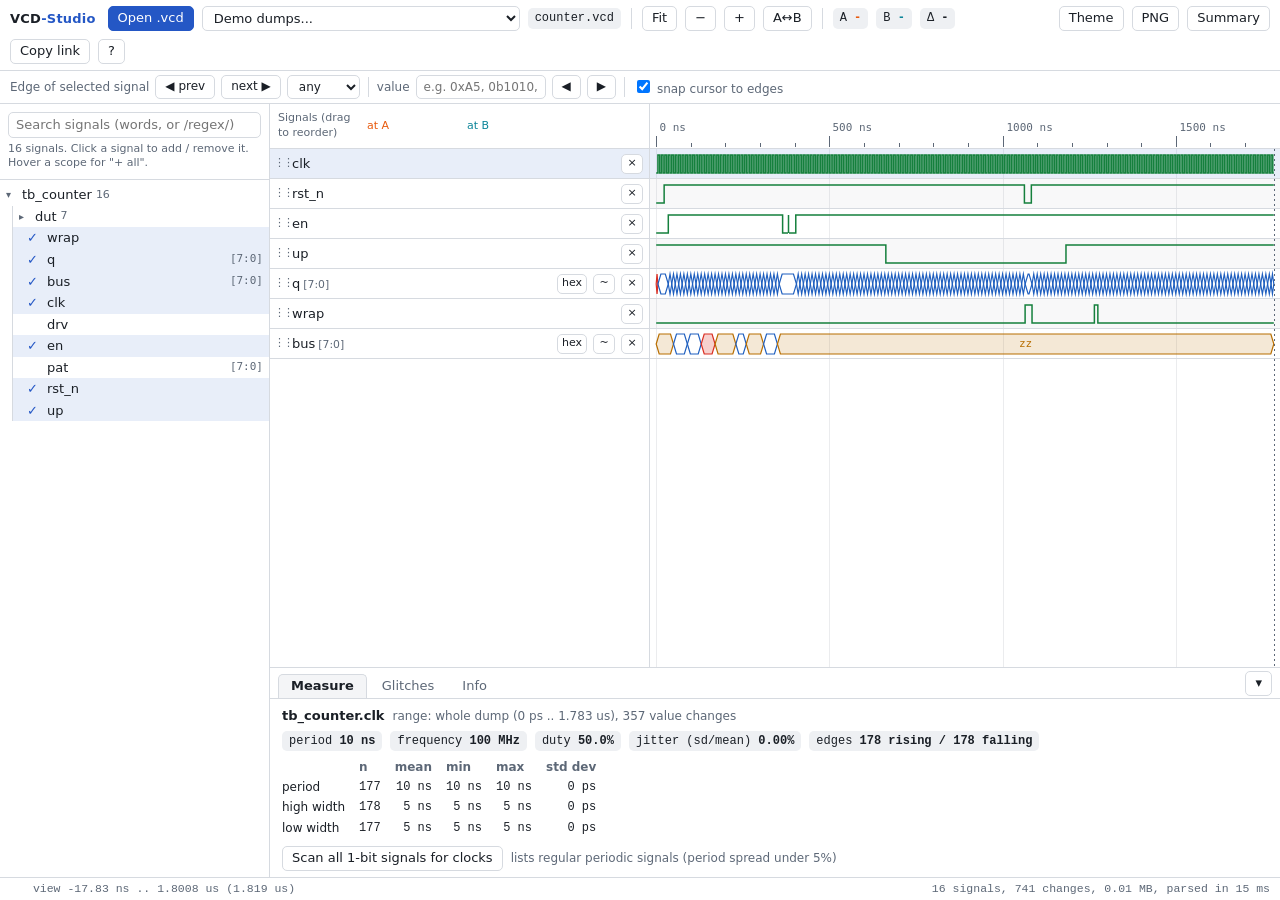
==== commit e24551f5: "Repository overhaul: docs, tests, CI, fixes" ====
--- a/index.html
+++ b/index.html
@@ -260,12 +260,22 @@
       if (i >= n && !last){ this.carry = b.slice(s); break; }
       this.tok(b, s, i);
     }
+    // A pending "b1010" still points into the caller's buffer; copy it so the caller may reuse that buffer for the next chunk.
+    if (this.pk === 1) this.pb = this.pb.slice();
   }
   tok(b, s, e){
     const c = b[s];
     if (this.cmd !== null && !this.vals){                // collecting arguments of a $command
       if (c === 36 && e - s === 4 && b[s+1] === 101 && b[s+2] === 110 && b[s+3] === 100) this.endCmd();
       else if (this.args.length < 400) this.args.push(VcdParser.str(b, s, e));
+      return;
+    }
+    if (this.defsDone && this.pk){                                        // second token of "b101 id" / "r1.5 id"
+      const k = this.pk; this.pk = 0;
+      const d = this.map.get(VcdParser.key(b, s, e));
+      if (!d) return;
+      if (k === 1){ if (!d.real) { packBits(this.pb, this.pb.length, d.w, this.sv, this.sm, this.sz, d.nw); this.commit(d); } }
+      else if (k === 2){ if (d.real) this.commitReal(d, this.pr); }
       return;
     }
     if (c === 36){                                       // $
@@ -277,14 +287,6 @@
       return;
     }
     if (!this.defsDone) return;
-    if (this.pk){                                        // second token of "b101 id" / "r1.5 id"
-      const k = this.pk; this.pk = 0;
-      const d = this.map.get(VcdParser.key(b, s, e));
-      if (!d) return;
-      if (k === 1){ if (!d.real) { packBits(this.pb, this.pb.length, d.w, this.sv, this.sm, this.sz, d.nw); this.commit(d); } }
-      else if (k === 2){ if (d.real) this.commitReal(d, this.pr); }
-      return;
-    }
     if (c === 35){                                       // #time
       let t = 0; for (let i = s + 1; i < e; i++) t = t * 10 + (b[i] - 48);
       this.t = t; if (t < this.tmin) this.tmin = t; if (t > this.tmax) this.tmax = t;
@@ -644,9 +646,9 @@
   CL = {bg:g('--panel'), ink:g('--ink'), muted:g('--muted'), line:g('--line'), w1:g('--w1'), bus:g('--wbus'), x:g('--wx'), z:g('--wz'), an:g('--wan'),
         A:g('--curA'), B:g('--curB'), grid:g('--grid'), gridmaj:g('--gridmaj'), alt:g('--rowalt'), sel:g('--sel'), panel2:g('--panel2')};
 }
-function setTheme(t){
+function setTheme(t, persist){    // persist only an explicit user choice, so the OS light/dark preference keeps being followed until then
   S.theme = t; document.documentElement.dataset.theme = t; loadColors(); requestDraw();
-  try { localStorage.setItem('vcdstudio.theme', t); } catch (e) {}
+  if (persist){ try { localStorage.setItem('vcdstudio.theme', t); } catch (e) {} }
 }
 
 /* ---------- ruler / ticks ---------- */
@@ -1350,7 +1352,7 @@
   const k = ev.key, K = k.length === 1 ? k.toLowerCase() : k;
   let handled = true;
   if (K === 'o') el.fin.click();
-  else if (K === 't') setTheme(S.theme === 'dark' ? 'light' : 'dark');
+  else if (K === 't') setTheme(S.theme === 'dark' ? 'light' : 'dark', true);
   else if (K === 'f') fitView(true);
   else if (K === 'z'){ if (S.A != null && S.B != null){ const a = Math.min(S.A, S.B), b = Math.max(S.A, S.B), m = (b - a) * 0.05 || 1; setView(a - m, b + m, true); } else toast('Set cursors A (click) and B (Shift+click) first'); }
   else if (K === '+' || K === '='){ zoomBy(0.5, null, true); }
@@ -1398,7 +1400,7 @@
   el.fin.onchange = () => { if (el.fin.files[0]) loadFile(el.fin.files[0]); el.fin.value = ''; };
   $('#bFit').onclick = () => fitView(true); $('#bZin').onclick = () => zoomBy(0.5, null, true); $('#bZout').onclick = () => zoomBy(2, null, true);
   $('#bZcur').onclick = () => onKey({key:'z', target:document.body, preventDefault(){}});
-  $('#bTheme').onclick = () => setTheme(S.theme === 'dark' ? 'light' : 'dark');
+  $('#bTheme').onclick = () => setTheme(S.theme === 'dark' ? 'light' : 'dark', true);
   $('#bPng').onclick = exportPNG; $('#bTxt').onclick = exportText; $('#bLink').onclick = copyLink; $('#bHelp').onclick = () => el.help.showModal();
   $('#helpClose').onclick = () => el.help.close();
   $('#bPrev').onclick = () => doEdge(-1); $('#bNext').onclick = () => doEdge(1);
